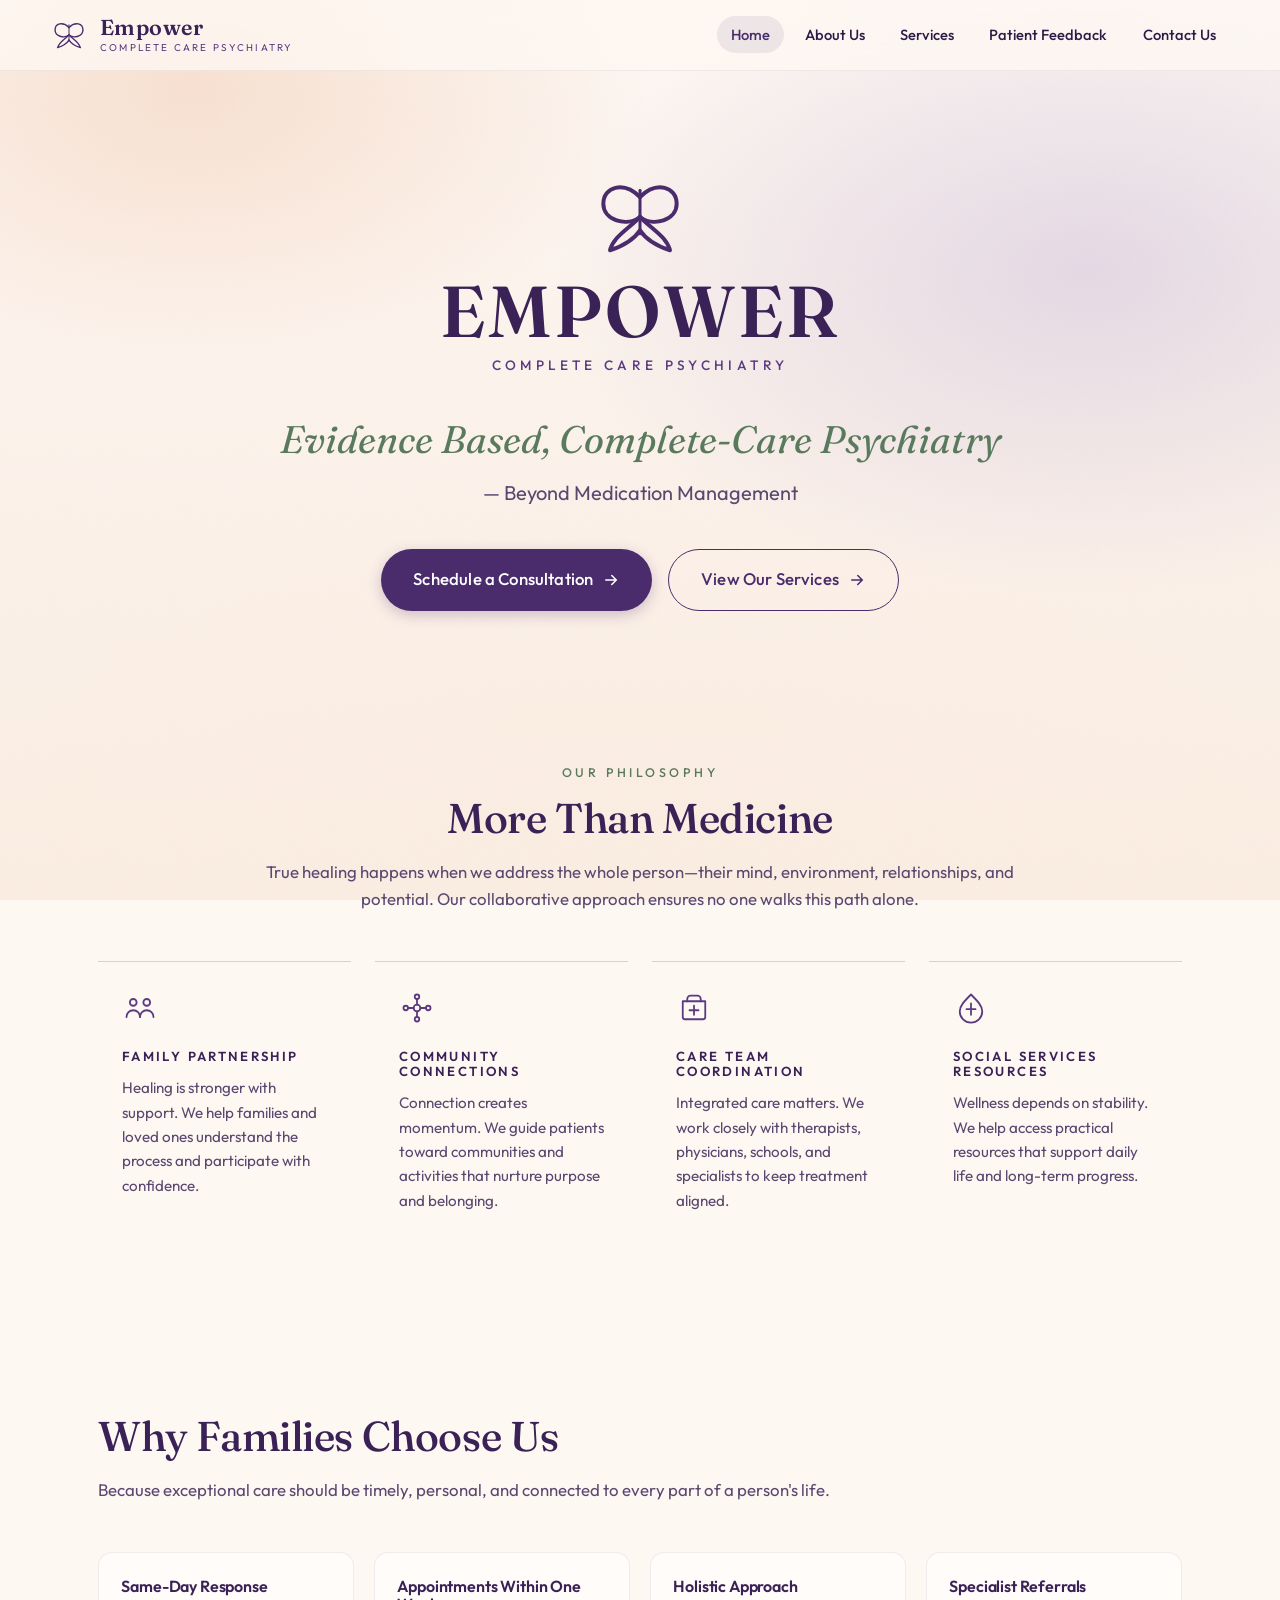
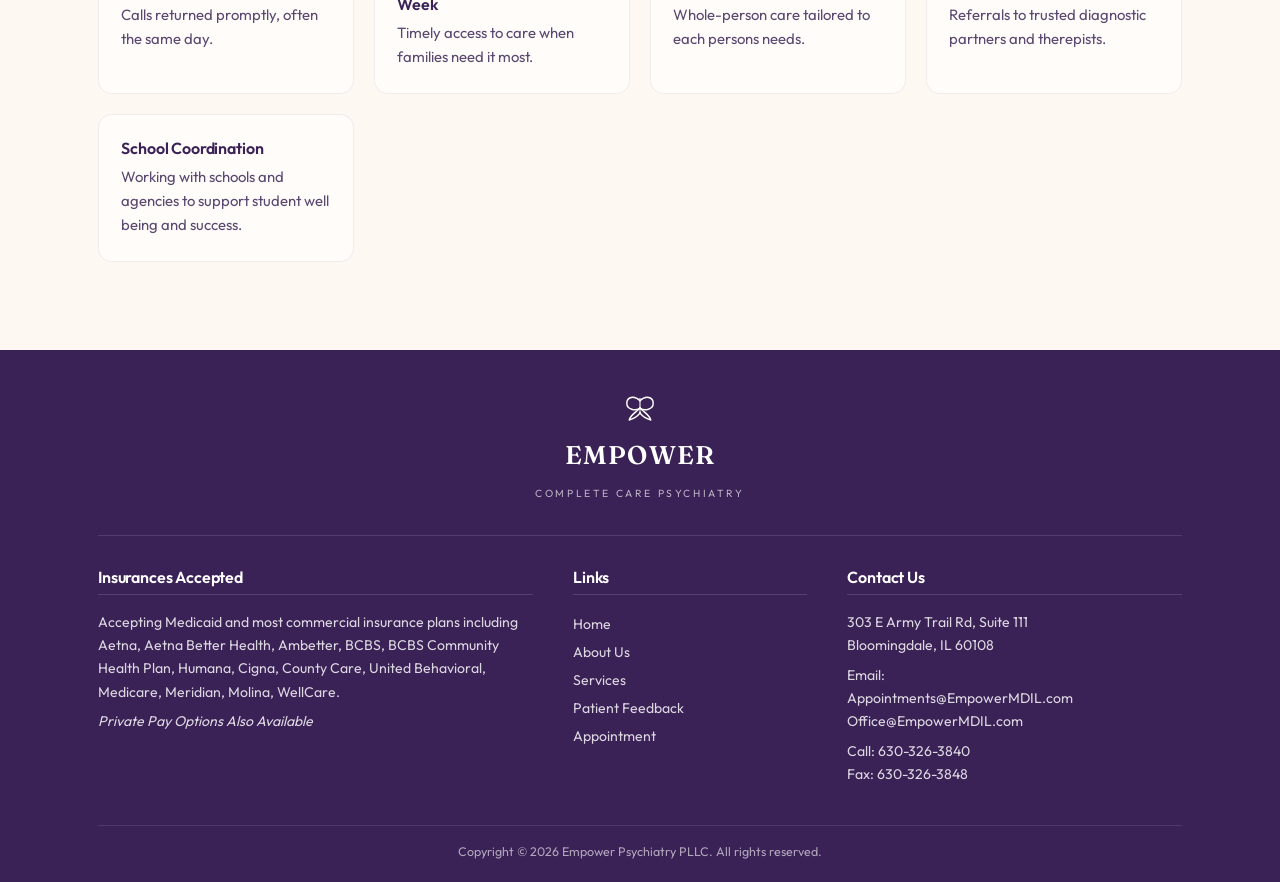
==== index.html @ c105d899 "initial site" ====
<!DOCTYPE html>
<html lang="en">
<head>
  <meta charset="UTF-8" />
  <meta name="viewport" content="width=device-width, initial-scale=1.0" />
  <title>Empower Complete Care Psychiatry — Bloomingdale, IL</title>
  <meta name="description" content="Evidence-based, complete-care psychiatry in Bloomingdale, IL. Beyond medication management. Same-day response, appointments within one week." />
  <link rel="icon" type="image/svg+xml" href="assets/images/favicon.svg" />
  <link rel="preconnect" href="https://fonts.googleapis.com" />
  <link rel="preconnect" href="https://fonts.gstatic.com" crossorigin />
  <link href="https://fonts.googleapis.com/css2?family=Fraunces:ital,wght@0,400;0,500;0,600;1,400&family=Outfit:wght@300;400;500;600&display=swap" rel="stylesheet" />
  <link rel="stylesheet" href="assets/css/styles.css" />
</head>
<body>
  <div class="page-bg" aria-hidden="true"></div>

  <!-- ===== NAV ===== -->
  <header class="site-nav">
    <div class="container nav-inner">
      <a href="index.html" class="nav-brand" aria-label="Empower Complete Care Psychiatry, home">
        <svg class="logo-mark" viewBox="0 0 60 60" xmlns="http://www.w3.org/2000/svg" aria-hidden="true">
          <g fill="none" stroke="#4A2C6D" stroke-width="2.2" stroke-linecap="round" stroke-linejoin="round">
            <path d="M30 18 C20 8, 8 12, 8 22 C8 32, 22 36, 30 30" />
            <path d="M30 18 C40 8, 52 12, 52 22 C52 32, 38 36, 30 30" />
            <path d="M30 30 C22 38, 14 42, 12 50 C18 48, 26 44, 30 38" />
            <path d="M30 30 C38 38, 46 42, 48 50 C42 48, 34 44, 30 38" />
            <line x1="30" y1="14" x2="30" y2="40" stroke-width="1.6" />
          </g>
        </svg>
        <span class="nav-brand-text">
          <span class="top">Empower</span>
          <span class="bottom">Complete Care Psychiatry</span>
        </span>
      </a>

      <button class="nav-toggle" aria-label="Toggle menu" aria-expanded="false">
        <svg viewBox="0 0 24 24" fill="none" stroke-width="2" stroke-linecap="round">
          <line x1="3" y1="7" x2="21" y2="7" />
          <line x1="3" y1="12" x2="21" y2="12" />
          <line x1="3" y1="17" x2="21" y2="17" />
        </svg>
      </button>

      <nav>
        <ul class="nav-links">
          <li><a href="index.html" class="active">Home</a></li>
          <li><a href="about.html">About Us</a></li>
          <li><a href="services.html">Services</a></li>
          <li><a href="feedback.html">Patient Feedback</a></li>
          <li><a href="contact.html">Contact Us</a></li>
        </ul>
      </nav>
    </div>
  </header>

  <main>
    <!-- ===== HERO ===== -->
    <section class="hero container">
      <div class="hero-logo">
        <svg class="mark" viewBox="0 0 60 60" xmlns="http://www.w3.org/2000/svg" aria-hidden="true">
          <g fill="none" stroke="#4A2C6D" stroke-width="2.4" stroke-linecap="round" stroke-linejoin="round">
            <path d="M30 18 C20 8, 8 12, 8 22 C8 32, 22 36, 30 30" />
            <path d="M30 18 C40 8, 52 12, 52 22 C52 32, 38 36, 30 30" />
            <path d="M30 30 C22 38, 14 42, 12 50 C18 48, 26 44, 30 38" />
            <path d="M30 30 C38 38, 46 42, 48 50 C42 48, 34 44, 30 38" />
            <line x1="30" y1="14" x2="30" y2="40" stroke-width="1.8" />
          </g>
        </svg>
        <div class="wordmark">EMPOWER</div>
        <div class="tagline-mark">Complete Care Psychiatry</div>
      </div>

      <p class="hero-headline">Evidence Based, Complete-Care Psychiatry</p>
      <p class="hero-sub">— Beyond Medication Management</p>

      <div class="hero-cta">
        <a href="contact.html" class="btn btn-lg">
          Schedule a Consultation
          <svg class="arrow" viewBox="0 0 24 24" fill="none" stroke="currentColor" stroke-width="2" stroke-linecap="round"><path d="M5 12h14M13 6l6 6-6 6"/></svg>
        </a>
        <a href="services.html" class="btn btn-outline btn-lg">
          View Our Services
          <svg class="arrow" viewBox="0 0 24 24" fill="none" stroke="currentColor" stroke-width="2" stroke-linecap="round"><path d="M5 12h14M13 6l6 6-6 6"/></svg>
        </a>
      </div>
    </section>

    <!-- ===== PHILOSOPHY / PILLARS ===== -->
    <section class="section">
      <div class="container">
        <div class="section-header reveal">
          <div class="section-eyebrow">Our Philosophy</div>
          <h2 class="section-title">More Than Medicine</h2>
          <p class="section-desc">True healing happens when we address the whole person—their mind, environment, relationships, and potential. Our collaborative approach ensures no one walks this path alone.</p>
        </div>

        <div class="pillars">
          <article class="pillar reveal">
            <svg class="pillar-icon" viewBox="0 0 32 32" fill="none" stroke="currentColor" stroke-width="1.6" stroke-linecap="round" stroke-linejoin="round" aria-hidden="true">
              <circle cx="10" cy="11" r="3"/><circle cx="22" cy="11" r="3"/>
              <path d="M4 24c0-3.3 2.7-6 6-6s6 2.7 6 6"/><path d="M16 24c0-3.3 2.7-6 6-6s6 2.7 6 6"/>
            </svg>
            <h3>Family Partnership</h3>
            <p>Healing is stronger with support. We help families and loved ones understand the process and participate with confidence.</p>
          </article>

          <article class="pillar reveal">
            <svg class="pillar-icon" viewBox="0 0 32 32" fill="none" stroke="currentColor" stroke-width="1.6" stroke-linecap="round" stroke-linejoin="round" aria-hidden="true">
              <circle cx="16" cy="16" r="3"/>
              <circle cx="16" cy="6" r="2"/><circle cx="16" cy="26" r="2"/>
              <circle cx="6" cy="16" r="2"/><circle cx="26" cy="16" r="2"/>
              <line x1="16" y1="8" x2="16" y2="13"/><line x1="16" y1="19" x2="16" y2="24"/>
              <line x1="8" y1="16" x2="13" y2="16"/><line x1="19" y1="16" x2="24" y2="16"/>
            </svg>
            <h3>Community Connections</h3>
            <p>Connection creates momentum. We guide patients toward communities and activities that nurture purpose and belonging.</p>
          </article>

          <article class="pillar reveal">
            <svg class="pillar-icon" viewBox="0 0 32 32" fill="none" stroke="currentColor" stroke-width="1.6" stroke-linecap="round" stroke-linejoin="round" aria-hidden="true">
              <path d="M6 10h20v14a2 2 0 0 1-2 2H8a2 2 0 0 1-2-2V10z"/>
              <path d="M10 10V8a3 3 0 0 1 3-3h6a3 3 0 0 1 3 3v2"/>
              <line x1="16" y1="14" x2="16" y2="22"/><line x1="12" y1="18" x2="20" y2="18"/>
            </svg>
            <h3>Care Team Coordination</h3>
            <p>Integrated care matters. We work closely with therapists, physicians, schools, and specialists to keep treatment aligned.</p>
          </article>

          <article class="pillar reveal">
            <svg class="pillar-icon" viewBox="0 0 32 32" fill="none" stroke="currentColor" stroke-width="1.6" stroke-linecap="round" stroke-linejoin="round" aria-hidden="true">
              <path d="M16 4 C 10 10, 6 14, 6 19 a 10 10 0 0 0 20 0 C 26 14, 22 10, 16 4z"/>
              <path d="M16 12v10"/><path d="M12 17h8"/>
            </svg>
            <h3>Social Services Resources</h3>
            <p>Wellness depends on stability. We help access practical resources that support daily life and long-term progress.</p>
          </article>
        </div>
      </div>
    </section>

    <!-- ===== WHY CHOOSE US ===== -->
    <section class="section">
      <div class="container">
        <div class="section-header reveal" style="text-align:left; max-width:none;">
          <h2 class="section-title" style="text-align:left;">Why Families Choose Us</h2>
          <p class="section-desc" style="text-align:left;">Because exceptional care should be timely, personal, and connected to every part of a person's life.</p>
        </div>

        <div class="why-grid">
          <div class="why-item reveal">
            <h4>Same-Day Response</h4>
            <p>Calls returned promptly, often the same day.</p>
          </div>
          <div class="why-item reveal">
            <h4>Appointments Within One Week</h4>
            <p>Timely access to care when families need it most.</p>
          </div>
          <div class="why-item reveal">
            <h4>Holistic Approach</h4>
            <p>Whole-person care tailored to each persons needs.</p>
          </div>
          <div class="why-item reveal">
            <h4>Specialist Referrals</h4>
            <p>Referrals to trusted diagnostic partners and therepists.</p>
          </div>
          <div class="why-item reveal">
            <h4>School Coordination</h4>
            <p>Working with schools and agencies to support student well being and success.</p>
          </div>
        </div>
      </div>
    </section>
  </main>

  <!-- ===== FOOTER ===== -->
  <footer class="site-footer">
    <div class="container">
      <div class="footer-brand">
        <svg class="mark" viewBox="0 0 60 60" xmlns="http://www.w3.org/2000/svg" aria-hidden="true">
          <g fill="none" stroke="#4A2C6D" stroke-width="2.4" stroke-linecap="round" stroke-linejoin="round">
            <path d="M30 18 C20 8, 8 12, 8 22 C8 32, 22 36, 30 30" />
            <path d="M30 18 C40 8, 52 12, 52 22 C52 32, 38 36, 30 30" />
            <path d="M30 30 C22 38, 14 42, 12 50 C18 48, 26 44, 30 38" />
            <path d="M30 30 C38 38, 46 42, 48 50 C42 48, 34 44, 30 38" />
            <line x1="30" y1="14" x2="30" y2="40" stroke-width="1.8" />
          </g>
        </svg>
        <div class="wordmark">EMPOWER</div>
        <div class="tagline-mark">Complete Care Psychiatry</div>
      </div>

      <div class="footer-cols">
        <div class="footer-col">
          <h4>Insurances Accepted</h4>
          <p>Accepting Medicaid and most commercial insurance plans including Aetna, Aetna Better Health, Ambetter, BCBS, BCBS Community Health Plan, Humana, Cigna, County Care, United Behavioral, Medicare, Meridian, Molina, WellCare.</p>
          <p><em>Private Pay Options Also Available</em></p>
        </div>
        <div class="footer-col">
          <h4>Links</h4>
          <ul>
            <li><a href="index.html">Home</a></li>
            <li><a href="about.html">About Us</a></li>
            <li><a href="services.html">Services</a></li>
            <li><a href="feedback.html">Patient Feedback</a></li>
            <li><a href="contact.html">Appointment</a></li>
          </ul>
        </div>
        <div class="footer-col">
          <h4>Contact Us</h4>
          <p>303 E Army Trail Rd, Suite 111<br>Bloomingdale, IL 60108</p>
          <p>
            Email:<br>
            <a href="mailto:Appointments@EmpowerMDIL.com">Appointments@EmpowerMDIL.com</a><br>
            <a href="mailto:Office@EmpowerMDIL.com">Office@EmpowerMDIL.com</a>
          </p>
          <p>
            Call: <a href="tel:6303263840">630-326-3840</a><br>
            Fax: 630-326-3848
          </p>
        </div>
      </div>

      <div class="footer-bottom">
        Copyright © <span data-year>2026</span> Empower Psychiatry PLLC. All rights reserved.
      </div>
    </div>
  </footer>

  <script src="assets/js/main.js"></script>
</body>
</html>
---- assets/css/styles.css ----
/* =========================================================================
   Empower Complete Care Psychiatry — Site Styles
   ========================================================================= */

/* ---------- Design Tokens ---------- */
:root {
  /* Brand colors */
  --color-purple-900: #2E1A47;
  --color-purple-800: #3A2156;
  --color-purple-700: #4A2C6D;
  --color-purple-600: #5C3A82;
  --color-purple-500: #7355A0;
  --color-purple-300: #B8A5D1;
  --color-purple-100: #EDE5F5;

  --color-cream-50:  #FEF8F3;
  --color-cream-100: #FBEEE2;
  --color-cream-200: #F5DBC4;
  --color-peach:     #F2C6A8;

  --color-sage:      #7A9A7E;
  --color-sage-dark: #5A7A5E;

  --color-ink:       #1F1530;
  --color-text:      #2E1A47;
  --color-text-soft: #5A4870;
  --color-muted:     #8A7B9B;

  /* Typography */
  --font-display: 'Fraunces', 'Playfair Display', Georgia, serif;
  --font-body:    'Outfit', 'Manrope', system-ui, sans-serif;

  /* Spacing */
  --container-max: 1180px;
  --space-page-x: clamp(1.25rem, 4vw, 3rem);

  /* Radius */
  --radius-sm: 8px;
  --radius-md: 14px;
  --radius-lg: 22px;
  --radius-pill: 999px;

  /* Shadows */
  --shadow-sm: 0 1px 2px rgba(46, 26, 71, 0.06), 0 2px 6px rgba(46, 26, 71, 0.04);
  --shadow-md: 0 4px 14px rgba(46, 26, 71, 0.08), 0 8px 28px rgba(46, 26, 71, 0.06);
  --shadow-lg: 0 12px 40px rgba(46, 26, 71, 0.12);

  /* Transitions */
  --ease: cubic-bezier(0.22, 0.61, 0.36, 1);
  --t-fast: 160ms;
  --t-med: 280ms;
  --t-slow: 500ms;
}

/* ---------- Reset & Base ---------- */
*, *::before, *::after { box-sizing: border-box; }

html { scroll-behavior: smooth; }

body {
  margin: 0;
  font-family: var(--font-body);
  font-size: 16px;
  line-height: 1.6;
  color: var(--color-text);
  background: var(--color-cream-50);
  -webkit-font-smoothing: antialiased;
  text-rendering: optimizeLegibility;
  min-height: 100vh;
  display: flex;
  flex-direction: column;
}

img { max-width: 100%; height: auto; display: block; }

a {
  color: var(--color-purple-700);
  text-decoration: none;
  transition: color var(--t-fast) var(--ease);
}
a:hover { color: var(--color-purple-500); }

h1, h2, h3, h4 {
  font-family: var(--font-display);
  font-weight: 500;
  letter-spacing: -0.01em;
  color: var(--color-purple-800);
  line-height: 1.15;
  margin: 0 0 0.6em;
}

h1 { font-size: clamp(2.2rem, 5vw, 3.6rem); }
h2 { font-size: clamp(1.7rem, 3.5vw, 2.5rem); }
h3 { font-size: clamp(1.15rem, 2vw, 1.35rem); }

p { margin: 0 0 1em; }

.container {
  width: 100%;
  max-width: var(--container-max);
  margin: 0 auto;
  padding-left: var(--space-page-x);
  padding-right: var(--space-page-x);
}

/* ---------- Atmospheric Background ---------- */
.page-bg {
  position: fixed;
  inset: 0;
  z-index: -1;
  background:
    radial-gradient(ellipse 60% 50% at 15% 10%, rgba(242, 198, 168, 0.45), transparent 60%),
    radial-gradient(ellipse 70% 60% at 85% 30%, rgba(184, 165, 209, 0.35), transparent 60%),
    radial-gradient(ellipse 80% 60% at 50% 100%, rgba(251, 238, 226, 0.8), transparent 70%),
    linear-gradient(180deg, var(--color-cream-50) 0%, var(--color-cream-100) 100%);
}

.page-bg::after {
  content: '';
  position: absolute;
  inset: 0;
  background-image: url("data:image/svg+xml;utf8,<svg xmlns='http://www.w3.org/2000/svg' width='120' height='120'><filter id='n'><feTurbulence type='fractalNoise' baseFrequency='0.85' numOctaves='2'/><feColorMatrix values='0 0 0 0 0.2  0 0 0 0 0.1  0 0 0 0 0.3  0 0 0 0.04 0'/></filter><rect width='120' height='120' filter='url(%23n)'/></svg>");
  opacity: 0.6;
  pointer-events: none;
}

/* ---------- Navigation ---------- */
.site-nav {
  position: sticky;
  top: 0;
  z-index: 100;
  backdrop-filter: blur(14px);
  -webkit-backdrop-filter: blur(14px);
  background: rgba(254, 248, 243, 0.78);
  border-bottom: 1px solid rgba(74, 44, 109, 0.08);
  transition: box-shadow var(--t-med) var(--ease), background var(--t-med) var(--ease);
}
.site-nav.scrolled {
  box-shadow: var(--shadow-sm);
  background: rgba(254, 248, 243, 0.92);
}

.nav-inner {
  display: flex;
  align-items: center;
  justify-content: space-between;
  gap: 1.5rem;
  padding: 1rem 0;
}

.nav-brand {
  display: flex;
  align-items: center;
  gap: 0.75rem;
  text-decoration: none;
}

.nav-brand .logo-mark {
  width: 38px;
  height: 38px;
  flex-shrink: 0;
  transition: transform var(--t-med) var(--ease);
}
.nav-brand:hover .logo-mark { transform: rotate(-6deg) scale(1.05); }

.nav-brand-text {
  display: flex;
  flex-direction: column;
  line-height: 1;
}
.nav-brand-text .top {
  font-family: var(--font-display);
  font-weight: 600;
  font-size: 1.35rem;
  color: var(--color-purple-800);
  letter-spacing: 0.02em;
}
.nav-brand-text .bottom {
  font-size: 0.62rem;
  letter-spacing: 0.22em;
  text-transform: uppercase;
  color: var(--color-purple-600);
  margin-top: 4px;
}

.nav-links {
  display: flex;
  gap: 0.4rem;
  list-style: none;
  margin: 0;
  padding: 0;
  align-items: center;
}

.nav-links a {
  position: relative;
  padding: 0.55rem 0.9rem;
  font-size: 0.92rem;
  font-weight: 500;
  color: var(--color-text);
  border-radius: var(--radius-pill);
  transition: color var(--t-fast) var(--ease), background var(--t-fast) var(--ease);
}
.nav-links a:hover { color: var(--color-purple-700); background: rgba(74, 44, 109, 0.06); }
.nav-links a.active { color: var(--color-purple-700); background: rgba(74, 44, 109, 0.09); }

/* Mobile nav toggle */
.nav-toggle {
  display: none;
  background: transparent;
  border: 0;
  cursor: pointer;
  padding: 0.5rem;
  border-radius: 8px;
}
.nav-toggle svg { width: 26px; height: 26px; stroke: var(--color-purple-700); }

@media (max-width: 860px) {
  .nav-toggle { display: block; }
  .nav-links {
    position: absolute;
    top: 100%;
    left: 0;
    right: 0;
    flex-direction: column;
    background: rgba(254, 248, 243, 0.98);
    backdrop-filter: blur(14px);
    border-bottom: 1px solid rgba(74, 44, 109, 0.1);
    padding: 1rem var(--space-page-x);
    gap: 0.2rem;
    align-items: stretch;
    transform: translateY(-10px);
    opacity: 0;
    pointer-events: none;
    transition: transform var(--t-med) var(--ease), opacity var(--t-med) var(--ease);
  }
  .nav-links.open {
    transform: translateY(0);
    opacity: 1;
    pointer-events: auto;
  }
  .nav-links a { padding: 0.7rem 1rem; }
}

/* ---------- Buttons ---------- */
.btn {
  --btn-bg: var(--color-purple-700);
  --btn-fg: #fff;
  display: inline-flex;
  align-items: center;
  gap: 0.55rem;
  padding: 0.85rem 1.6rem;
  background: var(--btn-bg);
  color: var(--btn-fg);
  font-family: var(--font-body);
  font-weight: 500;
  font-size: 0.98rem;
  letter-spacing: 0.01em;
  border: 0;
  border-radius: var(--radius-pill);
  cursor: pointer;
  text-decoration: none;
  box-shadow: 0 4px 14px rgba(74, 44, 109, 0.25);
  transition:
    transform var(--t-med) var(--ease),
    box-shadow var(--t-med) var(--ease),
    background var(--t-med) var(--ease),
    filter var(--t-med) var(--ease);
  position: relative;
  overflow: hidden;
}

.btn::before {
  content: '';
  position: absolute;
  inset: 0;
  background: linear-gradient(120deg, transparent 30%, rgba(255, 255, 255, 0.25) 50%, transparent 70%);
  transform: translateX(-100%);
  transition: transform var(--t-slow) var(--ease);
}

.btn:hover {
  transform: translateY(-2px);
  box-shadow: 0 8px 22px rgba(74, 44, 109, 0.35);
  filter: hue-rotate(-10deg) saturate(1.1);
  color: #fff;
}
.btn:hover::before { transform: translateX(100%); }
.btn:active { transform: translateY(0); }

.btn .arrow {
  width: 18px;
  height: 18px;
  transition: transform var(--t-med) var(--ease);
}
.btn:hover .arrow { transform: translateX(4px); }

.btn-outline {
  --btn-bg: transparent;
  --btn-fg: var(--color-purple-700);
  border: 1.5px solid var(--color-purple-700);
  box-shadow: none;
}
.btn-outline:hover {
  --btn-bg: var(--color-purple-700);
  --btn-fg: #fff;
  color: #fff;
}

.btn-lg {
  padding: 1.05rem 2rem;
  font-size: 1.05rem;
}

/* ---------- Hero (Home) ---------- */
.hero {
  padding: clamp(3rem, 8vw, 6rem) 0 clamp(2.5rem, 6vw, 4rem);
  text-align: center;
  position: relative;
}

.hero-logo {
  display: flex;
  flex-direction: column;
  align-items: center;
  gap: 0.5rem;
  margin-bottom: 2rem;
  animation: floatIn 800ms var(--ease) both;
}
.hero-logo .mark { width: clamp(70px, 10vw, 100px); height: auto; }
.hero-logo .wordmark {
  font-family: var(--font-display);
  font-size: clamp(2.5rem, 6vw, 4.5rem);
  font-weight: 600;
  letter-spacing: 0.04em;
  color: var(--color-purple-800);
  line-height: 1;
}
.hero-logo .tagline-mark {
  font-size: clamp(0.7rem, 1.2vw, 0.85rem);
  letter-spacing: 0.32em;
  text-transform: uppercase;
  color: var(--color-purple-600);
  font-weight: 500;
}

.hero-headline {
  font-family: var(--font-display);
  font-size: clamp(1.5rem, 3.5vw, 2.4rem);
  font-style: italic;
  color: var(--color-sage-dark);
  font-weight: 400;
  margin: 0 auto 0.4rem;
  max-width: 800px;
  animation: floatIn 800ms 150ms var(--ease) both;
}

.hero-sub {
  font-size: clamp(1rem, 1.6vw, 1.25rem);
  color: var(--color-text-soft);
  margin: 0 auto 2.5rem;
  animation: floatIn 800ms 300ms var(--ease) both;
}

.hero-cta {
  display: flex;
  gap: 1rem;
  justify-content: center;
  flex-wrap: wrap;
  animation: floatIn 800ms 450ms var(--ease) both;
}

@keyframes floatIn {
  from { opacity: 0; transform: translateY(14px); }
  to { opacity: 1; transform: translateY(0); }
}

/* ---------- Section primitives ---------- */
.section {
  padding: clamp(3rem, 7vw, 5.5rem) 0;
}

.section-header {
  text-align: center;
  max-width: 760px;
  margin: 0 auto 3rem;
}
.section-eyebrow {
  font-size: 0.78rem;
  letter-spacing: 0.28em;
  text-transform: uppercase;
  color: var(--color-sage-dark);
  font-weight: 500;
  margin-bottom: 0.75rem;
}
.section-title {
  font-size: clamp(1.8rem, 3.5vw, 2.6rem);
  margin-bottom: 1rem;
}
.section-desc {
  color: var(--color-text-soft);
  font-size: 1.05rem;
}

/* ---------- Pillars (Home) ---------- */
.pillars {
  display: grid;
  grid-template-columns: repeat(auto-fit, minmax(220px, 1fr));
  gap: 1.5rem;
  margin-top: 2.5rem;
}

.pillar {
  padding: 1.75rem 1.5rem 1.5rem;
  border-top: 1.5px solid rgba(74, 44, 109, 0.2);
  transition: border-color var(--t-med) var(--ease), transform var(--t-med) var(--ease);
}
.pillar:hover {
  border-top-color: var(--color-purple-700);
  transform: translateY(-3px);
}
.pillar-icon {
  width: 36px;
  height: 36px;
  margin-bottom: 1rem;
  color: var(--color-purple-600);
}
.pillar h3 {
  font-family: var(--font-body);
  font-size: 0.82rem;
  letter-spacing: 0.18em;
  text-transform: uppercase;
  color: var(--color-purple-800);
  font-weight: 600;
  margin-bottom: 0.75rem;
}
.pillar p {
  color: var(--color-text-soft);
  font-size: 0.95rem;
  margin: 0;
}

/* ---------- Why Choose Us ---------- */
.why-grid {
  display: grid;
  grid-template-columns: repeat(auto-fit, minmax(240px, 1fr));
  gap: 1.25rem;
  margin-top: 2.5rem;
}

.why-item {
  background: rgba(255, 255, 255, 0.55);
  border: 1px solid rgba(74, 44, 109, 0.08);
  border-radius: var(--radius-md);
  padding: 1.5rem 1.4rem;
  transition: transform var(--t-med) var(--ease), box-shadow var(--t-med) var(--ease), background var(--t-med) var(--ease);
}
.why-item:hover {
  transform: translateY(-4px);
  box-shadow: var(--shadow-md);
  background: rgba(255, 255, 255, 0.85);
}
.why-item h4 {
  font-family: var(--font-body);
  font-weight: 600;
  font-size: 1rem;
  color: var(--color-purple-800);
  margin-bottom: 0.5rem;
}
.why-item p {
  color: var(--color-text-soft);
  font-size: 0.93rem;
  margin: 0;
}

/* ---------- About Page ---------- */
.about-grid {
  display: grid;
  grid-template-columns: minmax(260px, 380px) 1fr;
  gap: clamp(2rem, 5vw, 4rem);
  align-items: center;
}
@media (max-width: 760px) {
  .about-grid { grid-template-columns: 1fr; }
}

.doctor-photo {
  width: 100%;
  aspect-ratio: 1 / 1;
  border-radius: 50%;
  overflow: hidden;
  background: var(--color-cream-200);
  box-shadow: var(--shadow-lg);
  position: relative;
  transition: transform var(--t-slow) var(--ease);
}
.doctor-photo:hover { transform: scale(1.02); }
.doctor-photo img { width: 100%; height: 100%; object-fit: cover; }

.about-text h1 {
  display: flex;
  align-items: center;
  gap: 0.75rem;
}
.about-text h1 .butterfly {
  width: 36px;
  height: 36px;
  flex-shrink: 0;
}
.about-text p {
  color: var(--color-text-soft);
  font-size: 1.05rem;
  line-height: 1.7;
}

/* ---------- Services Page ---------- */
.services-intro {
  display: flex;
  align-items: flex-start;
  gap: 1rem;
  margin-bottom: 3rem;
}
.services-intro .butterfly-icon {
  width: 38px;
  height: 38px;
  flex-shrink: 0;
  margin-top: 0.5rem;
}
.services-intro h1 { margin-bottom: 0.5rem; }
.services-intro p {
  color: var(--color-text-soft);
  font-size: 1.05rem;
  max-width: 820px;
}

.service-cards {
  display: grid;
  grid-template-columns: repeat(auto-fit, minmax(280px, 1fr));
  gap: 1.5rem;
  margin-bottom: 4rem;
}

.service-card {
  background: rgba(255, 255, 255, 0.7);
  border: 1px solid rgba(74, 44, 109, 0.1);
  border-radius: var(--radius-md);
  padding: 1.75rem;
  transition: transform var(--t-med) var(--ease), box-shadow var(--t-med) var(--ease), border-color var(--t-med) var(--ease);
}
.service-card:hover {
  transform: translateY(-4px);
  box-shadow: var(--shadow-md);
  border-color: rgba(74, 44, 109, 0.25);
}
.service-card h3 {
  font-family: var(--font-display);
  font-size: 1.4rem;
  margin-bottom: 0.75rem;
}
.service-card p {
  color: var(--color-text-soft);
  font-size: 0.97rem;
  line-height: 1.65;
  margin-bottom: 1.25rem;
}

.tag-list {
  display: flex;
  flex-wrap: wrap;
  gap: 0.5rem;
}
.tag {
  display: inline-block;
  padding: 0.4rem 0.85rem;
  background: var(--color-cream-100);
  border: 1px solid rgba(74, 44, 109, 0.12);
  border-radius: var(--radius-pill);
  font-size: 0.78rem;
  color: var(--color-purple-700);
  font-weight: 500;
  transition: background var(--t-fast) var(--ease), transform var(--t-fast) var(--ease);
}
.tag:hover {
  background: var(--color-purple-100);
  transform: translateY(-1px);
}

.conditions-block {
  display: grid;
  grid-template-columns: 1fr 1fr;
  gap: clamp(2rem, 4vw, 3.5rem);
  align-items: center;
  background: rgba(255, 255, 255, 0.4);
  border-radius: var(--radius-lg);
  padding: clamp(1.5rem, 4vw, 3rem);
  border: 1px solid rgba(74, 44, 109, 0.08);
}
@media (max-width: 760px) {
  .conditions-block { grid-template-columns: 1fr; }
}

.conditions-list {
  list-style: none;
  padding: 0;
  margin: 0;
  columns: 1;
  column-gap: 2rem;
}
.conditions-list li {
  position: relative;
  padding: 0.5rem 0 0.5rem 1.5rem;
  color: var(--color-text);
  font-size: 0.97rem;
  break-inside: avoid;
  transition: padding-left var(--t-fast) var(--ease), color var(--t-fast) var(--ease);
}
.conditions-list li::before {
  content: '';
  position: absolute;
  left: 0;
  top: 1rem;
  width: 6px;
  height: 6px;
  border-radius: 50%;
  background: var(--color-purple-600);
  transition: width var(--t-fast) var(--ease), background var(--t-fast) var(--ease);
}
.conditions-list li:hover {
  padding-left: 1.75rem;
  color: var(--color-purple-700);
}
.conditions-list li:hover::before {
  width: 14px;
  border-radius: 4px;
  background: var(--color-purple-700);
}

.conditions-visual {
  aspect-ratio: 4 / 3;
  border-radius: var(--radius-md);
  background: linear-gradient(135deg, var(--color-purple-100), var(--color-cream-200));
  position: relative;
  overflow: hidden;
  box-shadow: var(--shadow-md);
}
.conditions-visual svg {
  position: absolute;
  inset: 0;
  width: 100%;
  height: 100%;
}

/* ---------- Patient Feedback Page ---------- */
.feedback-hero {
  display: grid;
  grid-template-columns: 1fr 1.3fr;
  gap: clamp(2rem, 5vw, 4rem);
  align-items: center;
  margin-bottom: 3.5rem;
}
@media (max-width: 760px) {
  .feedback-hero { grid-template-columns: 1fr; }
}

.feedback-hero-image {
  aspect-ratio: 4 / 3;
  border-radius: var(--radius-lg);
  background: linear-gradient(135deg, var(--color-peach), var(--color-purple-300));
  box-shadow: var(--shadow-lg);
  position: relative;
  overflow: hidden;
}
.feedback-hero-image::after {
  content: '';
  position: absolute;
  inset: 0;
  background:
    radial-gradient(circle at 30% 40%, rgba(255,255,255,0.4), transparent 50%),
    radial-gradient(circle at 70% 70%, rgba(74,44,109,0.2), transparent 50%);
}

.feedback-title {
  display: flex;
  align-items: center;
  gap: 0.75rem;
  margin-bottom: 2rem;
}
.feedback-title .butterfly { width: 36px; height: 36px; flex-shrink: 0; }
.feedback-title h1 { margin: 0; }

.testimonials {
  display: grid;
  gap: 1.5rem;
}

.testimonial {
  background: rgba(255, 255, 255, 0.65);
  border-left: 3px solid var(--color-purple-600);
  border-radius: var(--radius-md);
  padding: 1.5rem 1.75rem;
  transition: transform var(--t-med) var(--ease), box-shadow var(--t-med) var(--ease), border-left-color var(--t-med) var(--ease);
}
.testimonial:hover {
  transform: translateX(4px);
  box-shadow: var(--shadow-md);
  border-left-color: var(--color-sage);
}
.testimonial h3 {
  font-family: var(--font-body);
  font-size: 1.02rem;
  font-weight: 600;
  color: var(--color-purple-800);
  margin-bottom: 0.6rem;
}
.testimonial p {
  color: var(--color-text);
  font-size: 0.96rem;
  line-height: 1.6;
  margin-bottom: 1rem;
  font-style: italic;
}
.testimonial-meta {
  display: flex;
  justify-content: space-between;
  align-items: center;
  font-size: 0.85rem;
  color: var(--color-muted);
}
.testimonial-meta .read-more {
  color: var(--color-purple-600);
  font-weight: 500;
  display: inline-flex;
  align-items: center;
  gap: 0.3rem;
  cursor: pointer;
  background: none;
  border: 0;
  padding: 0;
  font-family: inherit;
  font-size: inherit;
}
.testimonial-meta .read-more:hover { color: var(--color-purple-800); }

/* ---------- Contact Page ---------- */
.contact-grid {
  display: grid;
  grid-template-columns: 1fr 1fr;
  gap: clamp(2rem, 5vw, 4rem);
  align-items: stretch;
}
@media (max-width: 860px) {
  .contact-grid { grid-template-columns: 1fr; }
}

.contact-info h1 {
  display: flex;
  align-items: center;
  gap: 0.75rem;
  margin-bottom: 2rem;
}
.contact-info h1 .butterfly { width: 36px; height: 36px; flex-shrink: 0; }

.contact-block {
  margin-bottom: 1.75rem;
}
.contact-block .label {
  font-family: var(--font-body);
  font-weight: 600;
  font-size: 0.95rem;
  color: var(--color-purple-800);
  margin-bottom: 0.4rem;
}
.contact-block .value {
  color: var(--color-text);
  font-size: 1rem;
  line-height: 1.6;
}
.contact-block .value a { color: var(--color-text); }
.contact-block .value a:hover { color: var(--color-purple-600); }

.contact-block ul {
  list-style: none;
  padding: 0;
  margin: 0.4rem 0 0;
}
.contact-block ul li {
  padding: 0.15rem 0;
  color: var(--color-text);
}

.book-now-btn {
  margin: 1rem 0 2rem;
}

.contact-visual {
  border-radius: var(--radius-lg);
  overflow: hidden;
  background: linear-gradient(135deg, var(--color-purple-100), var(--color-cream-200));
  min-height: 400px;
  box-shadow: var(--shadow-lg);
  position: relative;
  display: flex;
  align-items: center;
  justify-content: center;
}
.contact-visual svg { width: 100%; height: 100%; }

/* ---------- Footer ---------- */
.site-footer {
  background: var(--color-purple-800);
  color: rgba(255, 255, 255, 0.85);
  margin-top: auto;
  padding: 2.5rem 0 1.25rem;
  font-size: 0.9rem;
}

.footer-brand {
  display: flex;
  flex-direction: column;
  align-items: center;
  gap: 0.6rem;
  margin-bottom: 2rem;
  padding-bottom: 2rem;
  border-bottom: 1px solid rgba(255, 255, 255, 0.12);
}
.footer-brand .mark { width: 36px; height: 36px; filter: brightness(0) invert(1); }
.footer-brand .wordmark {
  font-family: var(--font-display);
  font-size: 1.6rem;
  color: #fff;
  letter-spacing: 0.04em;
  font-weight: 600;
}
.footer-brand .tagline-mark {
  font-size: 0.65rem;
  letter-spacing: 0.25em;
  text-transform: uppercase;
  color: rgba(255, 255, 255, 0.65);
}

.footer-cols {
  display: grid;
  grid-template-columns: 1.3fr 0.7fr 1fr;
  gap: 2.5rem;
  margin-bottom: 2rem;
}
@media (max-width: 760px) {
  .footer-cols { grid-template-columns: 1fr; gap: 1.75rem; }
}

.footer-col h4 {
  font-family: var(--font-body);
  font-size: 1rem;
  font-weight: 600;
  color: #fff;
  margin-bottom: 1rem;
  padding-bottom: 0.5rem;
  border-bottom: 1px solid rgba(255, 255, 255, 0.15);
}

.footer-col p, .footer-col ul, .footer-col li, .footer-col a {
  font-size: 0.88rem;
  color: rgba(255, 255, 255, 0.82);
  line-height: 1.65;
  margin: 0 0 0.4rem;
}

.footer-col ul {
  list-style: none;
  padding: 0;
}
.footer-col ul li { margin: 0; padding: 0.15rem 0; }

.footer-col a {
  color: rgba(255, 255, 255, 0.82);
  transition: color var(--t-fast) var(--ease);
}
.footer-col a:hover { color: #fff; text-decoration: underline; }

.footer-bottom {
  text-align: center;
  font-size: 0.78rem;
  color: rgba(255, 255, 255, 0.6);
  padding-top: 1rem;
  border-top: 1px solid rgba(255, 255, 255, 0.1);
}

/* ---------- Reveal on Scroll ---------- */
.reveal {
  opacity: 0;
  transform: translateY(20px);
  transition: opacity 700ms var(--ease), transform 700ms var(--ease);
}
.reveal.in-view {
  opacity: 1;
  transform: translateY(0);
}

/* ---------- Accessibility ---------- */
@media (prefers-reduced-motion: reduce) {
  *, *::before, *::after {
    animation-duration: 0.01ms !important;
    transition-duration: 0.01ms !important;
    scroll-behavior: auto !important;
  }
  .reveal { opacity: 1; transform: none; }
}

:focus-visible {
  outline: 2px solid var(--color-purple-600);
  outline-offset: 3px;
  border-radius: 4px;
}
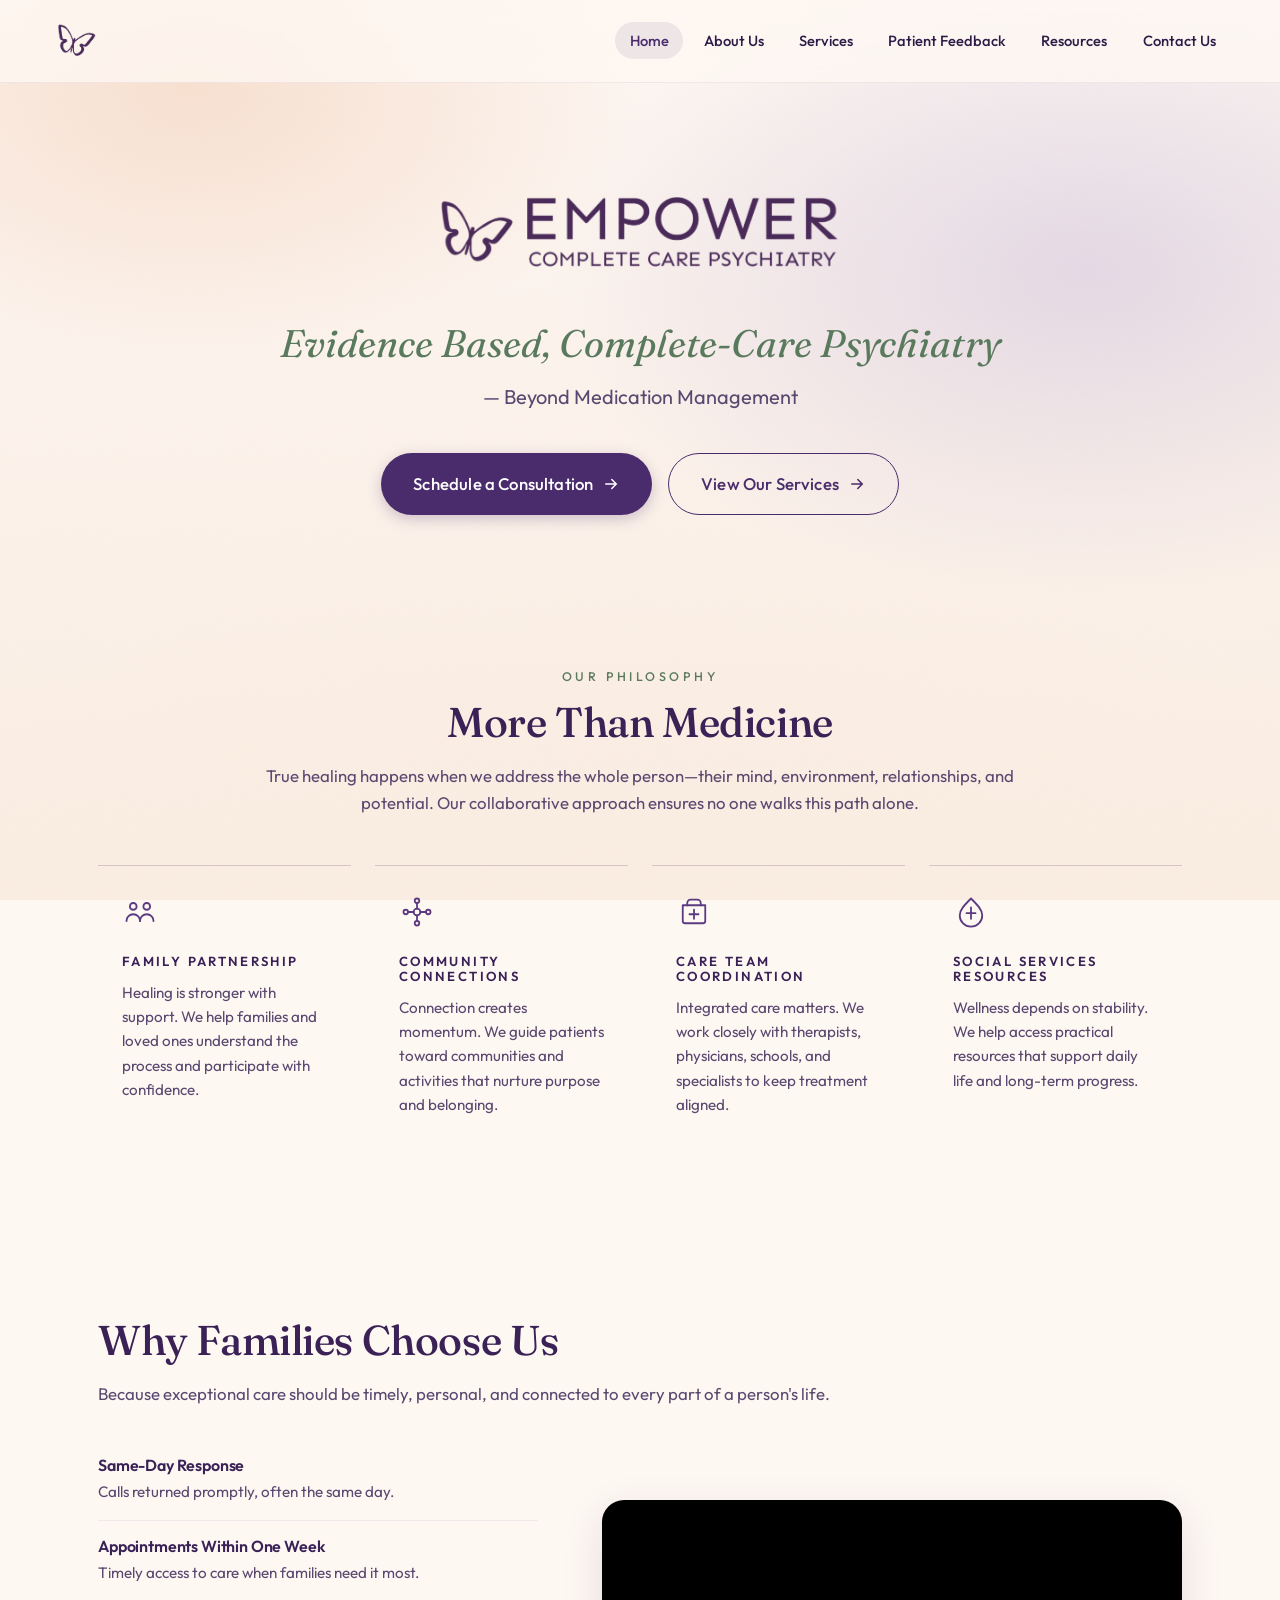
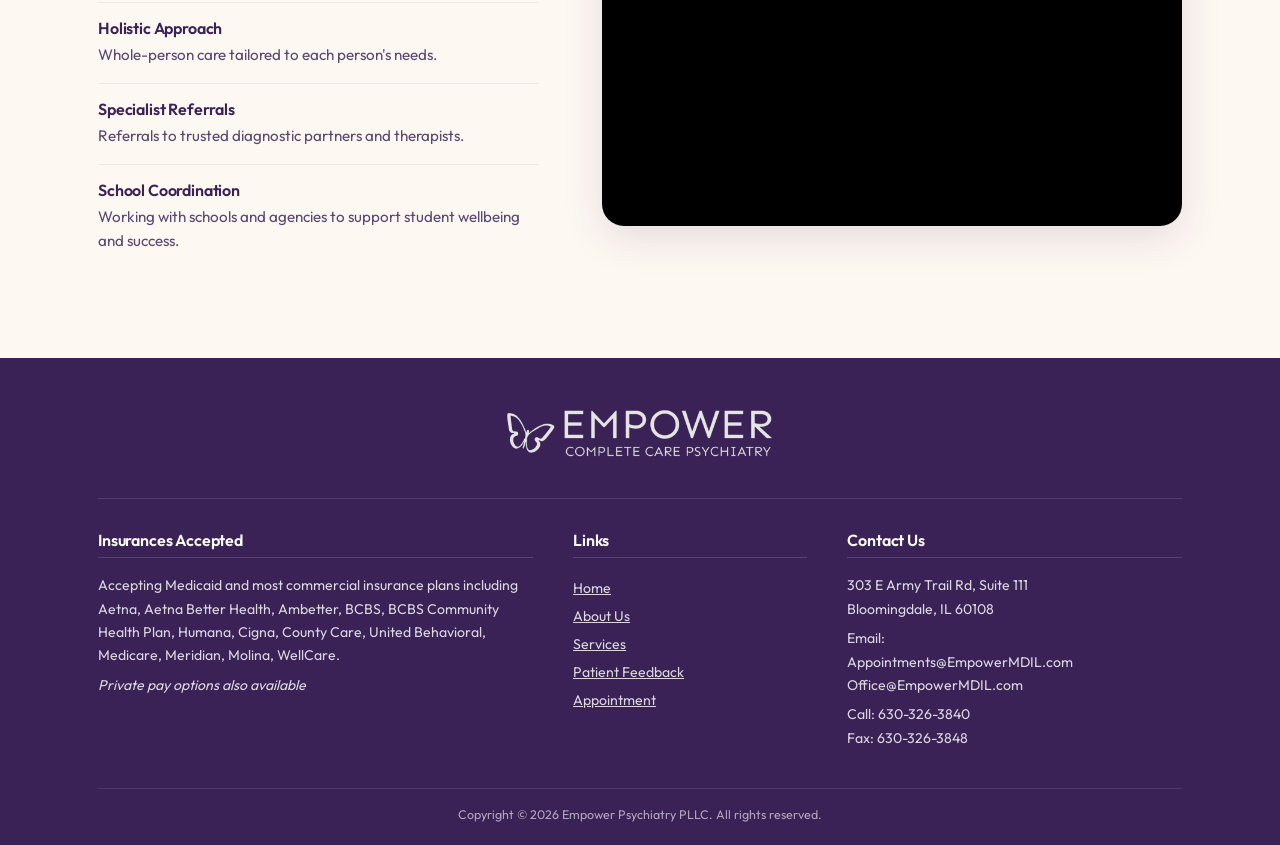
==== commit 8e7c6ee6: "cleaned formatting" ====
--- a/index.html
+++ b/index.html
@@ -14,23 +14,15 @@
 <body>
   <div class="page-bg" aria-hidden="true"></div>
 
-  <!-- ===== NAV ===== -->
   <header class="site-nav">
     <div class="container nav-inner">
+
       <a href="index.html" class="nav-brand" aria-label="Empower Complete Care Psychiatry, home">
-        <svg class="logo-mark" viewBox="0 0 60 60" xmlns="http://www.w3.org/2000/svg" aria-hidden="true">
-          <g fill="none" stroke="#4A2C6D" stroke-width="2.2" stroke-linecap="round" stroke-linejoin="round">
-            <path d="M30 18 C20 8, 8 12, 8 22 C8 32, 22 36, 30 30" />
-            <path d="M30 18 C40 8, 52 12, 52 22 C52 32, 38 36, 30 30" />
-            <path d="M30 30 C22 38, 14 42, 12 50 C18 48, 26 44, 30 38" />
-            <path d="M30 30 C38 38, 46 42, 48 50 C42 48, 34 44, 30 38" />
-            <line x1="30" y1="14" x2="30" y2="40" stroke-width="1.6" />
-          </g>
-        </svg>
-        <span class="nav-brand-text">
-          <span class="top">Empower</span>
-          <span class="bottom">Complete Care Psychiatry</span>
-        </span>
+
+        <img src="assets/images/logo.png"
+            alt="Empower Complete Care Psychiatry Logo"
+            class="logo-mark">
+
       </a>
 
       <button class="nav-toggle" aria-label="Toggle menu" aria-expanded="false">
@@ -47,6 +39,7 @@
           <li><a href="about.html">About Us</a></li>
           <li><a href="services.html">Services</a></li>
           <li><a href="feedback.html">Patient Feedback</a></li>
+          <li><a href="resources.html">Resources</a></li>
           <li><a href="contact.html">Contact Us</a></li>
         </ul>
       </nav>
@@ -56,18 +49,11 @@
   <main>
     <!-- ===== HERO ===== -->
     <section class="hero container">
+
       <div class="hero-logo">
-        <svg class="mark" viewBox="0 0 60 60" xmlns="http://www.w3.org/2000/svg" aria-hidden="true">
-          <g fill="none" stroke="#4A2C6D" stroke-width="2.4" stroke-linecap="round" stroke-linejoin="round">
-            <path d="M30 18 C20 8, 8 12, 8 22 C8 32, 22 36, 30 30" />
-            <path d="M30 18 C40 8, 52 12, 52 22 C52 32, 38 36, 30 30" />
-            <path d="M30 30 C22 38, 14 42, 12 50 C18 48, 26 44, 30 38" />
-            <path d="M30 30 C38 38, 46 42, 48 50 C42 48, 34 44, 30 38" />
-            <line x1="30" y1="14" x2="30" y2="40" stroke-width="1.8" />
-          </g>
-        </svg>
-        <div class="wordmark">EMPOWER</div>
-        <div class="tagline-mark">Complete Care Psychiatry</div>
+        <img src="assets/images/full_logo.png"
+            alt="Empower Complete Care Psychiatry Logo"
+            class="hero-logo-image">
       </div>
 
       <p class="hero-headline">Evidence Based, Complete-Care Psychiatry</p>
@@ -140,64 +126,84 @@
 
     <!-- ===== WHY CHOOSE US ===== -->
     <section class="section">
-      <div class="container">
+    <div class="container">
+
         <div class="section-header reveal" style="text-align:left; max-width:none;">
-          <h2 class="section-title" style="text-align:left;">Why Families Choose Us</h2>
-          <p class="section-desc" style="text-align:left;">Because exceptional care should be timely, personal, and connected to every part of a person's life.</p>
-        </div>
-
-        <div class="why-grid">
-          <div class="why-item reveal">
+        <h2 class="section-title" style="text-align:left;">
+            Why Families Choose Us
+        </h2>
+
+        <p class="section-desc" style="text-align:left;">
+            Because exceptional care should be timely, personal, and connected to every part of a person's life.
+        </p>
+        </div>
+
+        <div class="why-layout">
+
+        <!-- Left Content -->
+        <div class="why-content reveal">
+
+            <div class="why-simple-item">
             <h4>Same-Day Response</h4>
             <p>Calls returned promptly, often the same day.</p>
-          </div>
-          <div class="why-item reveal">
+            </div>
+
+            <div class="why-simple-item">
             <h4>Appointments Within One Week</h4>
             <p>Timely access to care when families need it most.</p>
-          </div>
-          <div class="why-item reveal">
+            </div>
+
+            <div class="why-simple-item">
             <h4>Holistic Approach</h4>
-            <p>Whole-person care tailored to each persons needs.</p>
-          </div>
-          <div class="why-item reveal">
+            <p>Whole-person care tailored to each person's needs.</p>
+            </div>
+
+            <div class="why-simple-item">
             <h4>Specialist Referrals</h4>
-            <p>Referrals to trusted diagnostic partners and therepists.</p>
-          </div>
-          <div class="why-item reveal">
+            <p>Referrals to trusted diagnostic partners and therapists.</p>
+            </div>
+
+            <div class="why-simple-item">
             <h4>School Coordination</h4>
-            <p>Working with schools and agencies to support student well being and success.</p>
-          </div>
-        </div>
-      </div>
+            <p>Working with schools and agencies to support student wellbeing and success.</p>
+            </div>
+
+        </div>
+
+        <!-- Right Video -->
+        <div class="why-video reveal">
+            <iframe
+                src="https://www.youtube.com/embed/trVto0Mnadc?rel=0"
+                title="Empower Psychiatry Introduction Video"
+                loading="lazy"
+                referrerpolicy="strict-origin-when-cross-origin"
+                allow="accelerometer; autoplay; clipboard-write; encrypted-media; gyroscope; picture-in-picture; web-share"
+                allowfullscreen>
+            </iframe>
+        </div>
+
+        </div>
+    </div>
     </section>
+
   </main>
 
   <!-- ===== FOOTER ===== -->
   <footer class="site-footer">
     <div class="container">
       <div class="footer-brand">
-        <svg class="mark" viewBox="0 0 60 60" xmlns="http://www.w3.org/2000/svg" aria-hidden="true">
-          <g fill="none" stroke="#4A2C6D" stroke-width="2.4" stroke-linecap="round" stroke-linejoin="round">
-            <path d="M30 18 C20 8, 8 12, 8 22 C8 32, 22 36, 30 30" />
-            <path d="M30 18 C40 8, 52 12, 52 22 C52 32, 38 36, 30 30" />
-            <path d="M30 30 C22 38, 14 42, 12 50 C18 48, 26 44, 30 38" />
-            <path d="M30 30 C38 38, 46 42, 48 50 C42 48, 34 44, 30 38" />
-            <line x1="30" y1="14" x2="30" y2="40" stroke-width="1.8" />
-          </g>
-        </svg>
-        <div class="wordmark">EMPOWER</div>
-        <div class="tagline-mark">Complete Care Psychiatry</div>
+        <img src="assets/images/full_logo_white.png" alt="Empower Care Psychiatry Logo" class="mark">
       </div>
 
       <div class="footer-cols">
         <div class="footer-col">
           <h4>Insurances Accepted</h4>
           <p>Accepting Medicaid and most commercial insurance plans including Aetna, Aetna Better Health, Ambetter, BCBS, BCBS Community Health Plan, Humana, Cigna, County Care, United Behavioral, Medicare, Meridian, Molina, WellCare.</p>
-          <p><em>Private Pay Options Also Available</em></p>
+          <p><em>Private pay options also available</em></p>
         </div>
         <div class="footer-col">
           <h4>Links</h4>
-          <ul>
+          <ul style="text-decoration: underline;">
             <li><a href="index.html">Home</a></li>
             <li><a href="about.html">About Us</a></li>
             <li><a href="services.html">Services</a></li>
@@ -215,7 +221,7 @@
           </p>
           <p>
             Call: <a href="tel:6303263840">630-326-3840</a><br>
-            Fax: 630-326-3848
+            Fax: <a href="tel:6303263848">630-326-3848</a><br>
           </p>
         </div>
       </div>
--- a/assets/css/styles.css
+++ b/assets/css/styles.css
@@ -156,8 +156,8 @@
 }
 
 .nav-brand .logo-mark {
-  width: 38px;
-  height: 38px;
+  width: 50px;
+  height: auto;
   flex-shrink: 0;
   transition: transform var(--t-med) var(--ease);
 }
@@ -328,6 +328,13 @@
   animation: floatIn 800ms var(--ease) both;
 }
 .hero-logo .mark { width: clamp(70px, 10vw, 100px); height: auto; }
+
+.hero-logo-image {
+  width: clamp(220px, 35vw, 500px);
+  height: auto;
+  display: block;
+}
+
 .hero-logo .wordmark {
   font-family: var(--font-display);
   font-size: clamp(2.5rem, 6vw, 4.5rem);
@@ -473,6 +480,76 @@
   margin: 0;
 }
 
+/* ---------- Why Choose Us Layout ---------- */
+.why-layout {
+  display: grid;
+  grid-template-columns: 0.95fr 1.25fr;
+  gap: clamp(2rem, 5vw, 4rem);
+  align-items: center;
+  margin-top: 2rem;
+}
+
+@media (max-width: 860px) {
+  .why-layout {
+    grid-template-columns: 1fr;
+  }
+}
+
+.why-content {
+  display: grid;
+  gap: 1rem;
+}
+
+.why-simple-item {
+  padding-bottom: 1rem;
+  border-bottom: 1px solid rgba(74, 44, 109, 0.08);
+}
+
+.why-simple-item:last-child {
+  border-bottom: none;
+}
+
+.why-simple-item h4 {
+  font-family: var(--font-body);
+  font-size: 1rem;
+  font-weight: 600;
+  color: var(--color-purple-800);
+  margin-bottom: 0.35rem;
+}
+
+.why-simple-item p {
+  margin: 0;
+  color: var(--color-text-soft);
+  font-size: 0.95rem;
+  line-height: 1.6;
+}
+
+.why-video {
+  position: relative;
+  width: 100%;
+  aspect-ratio: 16 / 9;
+  border-radius: var(--radius-lg);
+  overflow: hidden;
+  box-shadow: var(--shadow-lg);
+  background: #000;
+
+  transform: scale(1.04) translateX(18px);
+  transform-origin: center;
+}
+
+.why-video iframe {
+  width: 100%;
+  height: 100%;
+  border: 0;
+  display: block;
+}
+
+@media (max-width: 860px) {
+  .why-video {
+    transform: none;
+  }
+}
+
 /* ---------- About Page ---------- */
 .about-grid {
   display: grid;
@@ -498,14 +575,19 @@
 .doctor-photo img { width: 100%; height: 100%; object-fit: cover; }
 
 .about-text h1 {
-  display: flex;
-  align-items: center;
-  gap: 0.75rem;
-}
-.about-text h1 .butterfly {
-  width: 36px;
-  height: 36px;
-  flex-shrink: 0;
+  position: relative;
+  display: inline-block;
+  padding-top: 1.8rem;
+}
+.about-logo {
+  position: absolute;
+  top: -30px;
+  right: -150px;
+
+  width: 90px;
+  height: auto;
+
+  opacity: 0.95;
 }
 .about-text p {
   color: var(--color-text-soft);
@@ -520,12 +602,7 @@
   gap: 1rem;
   margin-bottom: 3rem;
 }
-.services-intro .butterfly-icon {
-  width: 38px;
-  height: 38px;
-  flex-shrink: 0;
-  margin-top: 0.5rem;
-}
+
 .services-intro h1 { margin-bottom: 0.5rem; }
 .services-intro p {
   color: var(--color-text-soft);
@@ -533,18 +610,32 @@
   max-width: 820px;
 }
 
+.services-intro .logo-mark {
+  width: 80px;
+  height: auto;
+  flex-shrink: 0;
+  object-fit: contain;
+  margin-top: 0.25rem;
+}
+
 .service-cards {
   display: grid;
-  grid-template-columns: repeat(auto-fit, minmax(280px, 1fr));
+  grid-template-columns: repeat(2, minmax(0, 1fr));
   gap: 1.5rem;
   margin-bottom: 4rem;
+}
+
+@media (max-width: 760px) {
+  .service-cards {
+    grid-template-columns: 1fr;
+  }
 }
 
 .service-card {
   background: rgba(255, 255, 255, 0.7);
   border: 1px solid rgba(74, 44, 109, 0.1);
   border-radius: var(--radius-md);
-  padding: 1.75rem;
+  padding: 1.35rem 1.5rem;
   transition: transform var(--t-med) var(--ease), box-shadow var(--t-med) var(--ease), border-color var(--t-med) var(--ease);
 }
 .service-card:hover {
@@ -649,6 +740,12 @@
   width: 100%;
   height: 100%;
 }
+.conditions-image {
+  width: 100%;
+  height: 100%;
+  object-fit: cover;
+  display: block;
+}
 
 /* ---------- Patient Feedback Page ---------- */
 .feedback-hero {
@@ -823,7 +920,10 @@
   padding-bottom: 2rem;
   border-bottom: 1px solid rgba(255, 255, 255, 0.12);
 }
-.footer-brand .mark { width: 36px; height: 36px; filter: brightness(0) invert(1); }
+.footer-brand .mark {
+  width: 300px;
+  height: auto;
+}
 .footer-brand .wordmark {
   font-family: var(--font-display);
   font-size: 1.6rem;
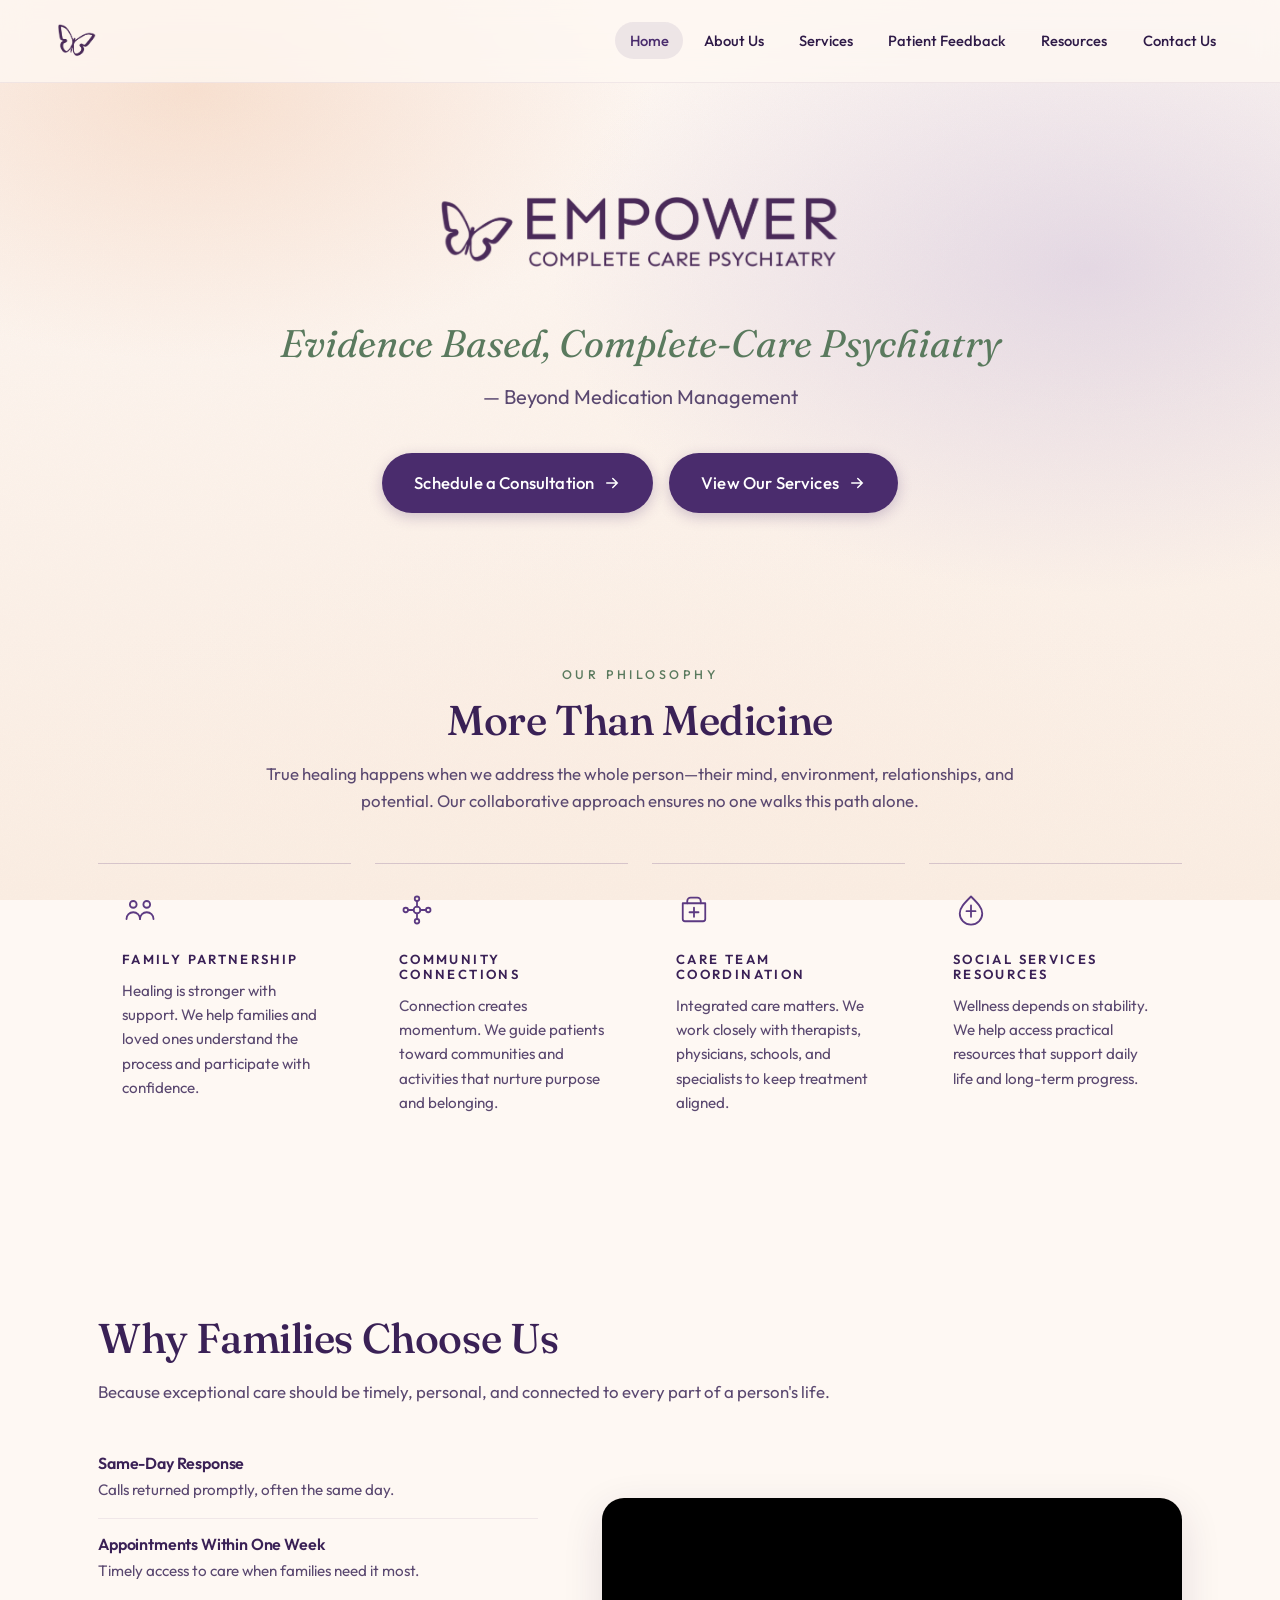
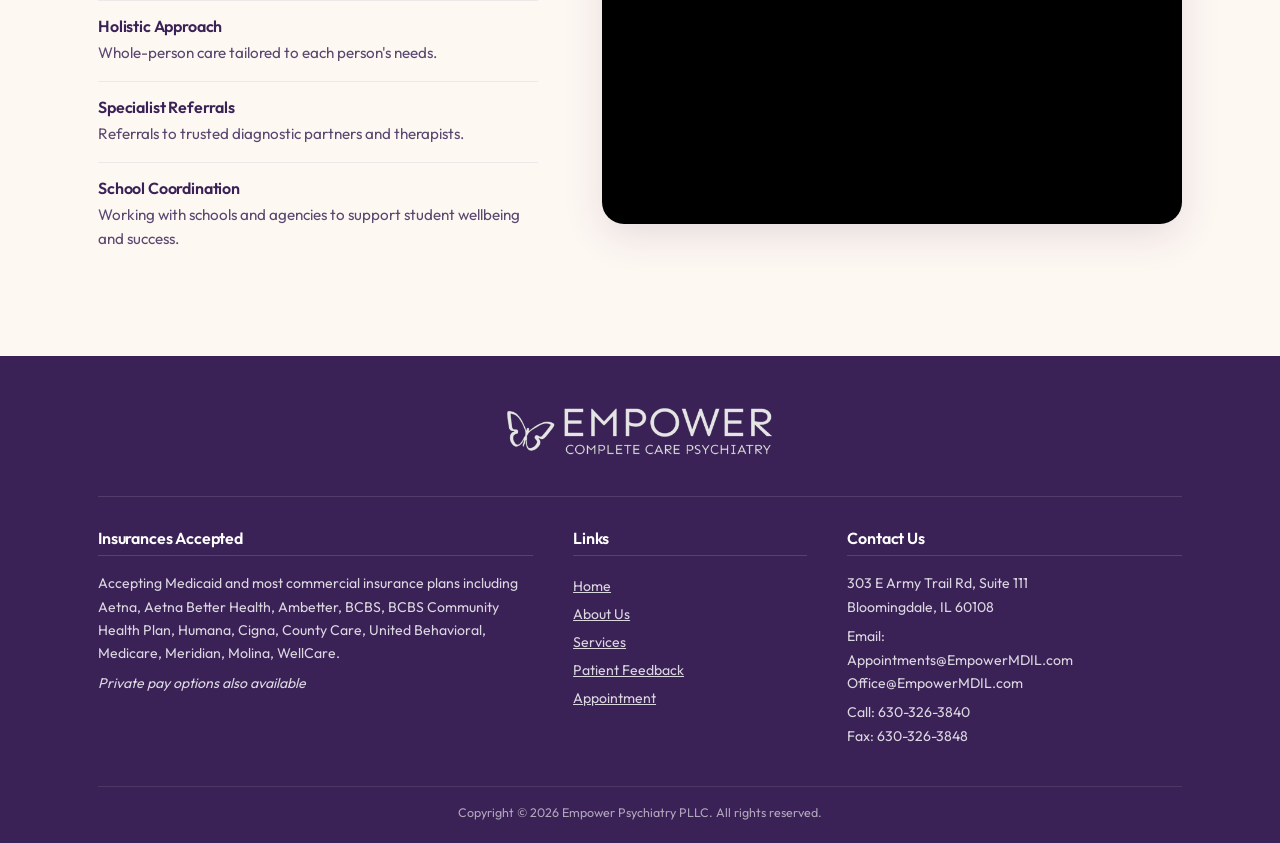
==== commit 95942591: "button text visibility and image formatting" ====
--- a/index.html
+++ b/index.html
@@ -64,7 +64,7 @@
           Schedule a Consultation
           <svg class="arrow" viewBox="0 0 24 24" fill="none" stroke="currentColor" stroke-width="2" stroke-linecap="round"><path d="M5 12h14M13 6l6 6-6 6"/></svg>
         </a>
-        <a href="services.html" class="btn btn-outline btn-lg">
+        <a href="services.html" class="btn btn-lg">
           View Our Services
           <svg class="arrow" viewBox="0 0 24 24" fill="none" stroke="currentColor" stroke-width="2" stroke-linecap="round"><path d="M5 12h14M13 6l6 6-6 6"/></svg>
         </a>
--- a/assets/css/styles.css
+++ b/assets/css/styles.css
@@ -40,6 +40,10 @@
   --radius-lg: 22px;
   --radius-pill: 999px;
 
+  /* Borders (translated from frequently used rgba purple values) */
+  --border-faint: rgba(74, 44, 109, 0.08);
+  --border-soft:  rgba(74, 44, 109, 0.12);
+
   /* Shadows */
   --shadow-sm: 0 1px 2px rgba(46, 26, 71, 0.06), 0 2px 6px rgba(46, 26, 71, 0.04);
   --shadow-md: 0 4px 14px rgba(46, 26, 71, 0.08), 0 8px 28px rgba(46, 26, 71, 0.06);
@@ -132,7 +136,7 @@
   backdrop-filter: blur(14px);
   -webkit-backdrop-filter: blur(14px);
   background: rgba(254, 248, 243, 0.78);
-  border-bottom: 1px solid rgba(74, 44, 109, 0.08);
+  border-bottom: 1px solid var(--border-faint);
   transition: box-shadow var(--t-med) var(--ease), background var(--t-med) var(--ease);
 }
 .site-nav.scrolled {
@@ -162,26 +166,6 @@
   transition: transform var(--t-med) var(--ease);
 }
 .nav-brand:hover .logo-mark { transform: rotate(-6deg) scale(1.05); }
-
-.nav-brand-text {
-  display: flex;
-  flex-direction: column;
-  line-height: 1;
-}
-.nav-brand-text .top {
-  font-family: var(--font-display);
-  font-weight: 600;
-  font-size: 1.35rem;
-  color: var(--color-purple-800);
-  letter-spacing: 0.02em;
-}
-.nav-brand-text .bottom {
-  font-size: 0.62rem;
-  letter-spacing: 0.22em;
-  text-transform: uppercase;
-  color: var(--color-purple-600);
-  margin-top: 4px;
-}
 
 .nav-links {
   display: flex;
@@ -211,7 +195,7 @@
   border: 0;
   cursor: pointer;
   padding: 0.5rem;
-  border-radius: 8px;
+  border-radius: var(--radius-sm);
 }
 .nav-toggle svg { width: 26px; height: 26px; stroke: var(--color-purple-700); }
 
@@ -269,6 +253,7 @@
   position: relative;
   overflow: hidden;
 }
+.btn:visited { color: #fff; }
 
 .btn::before {
   content: '';
@@ -295,18 +280,6 @@
 }
 .btn:hover .arrow { transform: translateX(4px); }
 
-.btn-outline {
-  --btn-bg: transparent;
-  --btn-fg: var(--color-purple-700);
-  border: 1.5px solid var(--color-purple-700);
-  box-shadow: none;
-}
-.btn-outline:hover {
-  --btn-bg: var(--color-purple-700);
-  --btn-fg: #fff;
-  color: #fff;
-}
-
 .btn-lg {
   padding: 1.05rem 2rem;
   font-size: 1.05rem;
@@ -327,28 +300,11 @@
   margin-bottom: 2rem;
   animation: floatIn 800ms var(--ease) both;
 }
-.hero-logo .mark { width: clamp(70px, 10vw, 100px); height: auto; }
 
 .hero-logo-image {
   width: clamp(220px, 35vw, 500px);
   height: auto;
   display: block;
-}
-
-.hero-logo .wordmark {
-  font-family: var(--font-display);
-  font-size: clamp(2.5rem, 6vw, 4.5rem);
-  font-weight: 600;
-  letter-spacing: 0.04em;
-  color: var(--color-purple-800);
-  line-height: 1;
-}
-.hero-logo .tagline-mark {
-  font-size: clamp(0.7rem, 1.2vw, 0.85rem);
-  letter-spacing: 0.32em;
-  text-transform: uppercase;
-  color: var(--color-purple-600);
-  font-weight: 500;
 }
 
 .hero-headline {
@@ -447,39 +403,6 @@
   margin: 0;
 }
 
-/* ---------- Why Choose Us ---------- */
-.why-grid {
-  display: grid;
-  grid-template-columns: repeat(auto-fit, minmax(240px, 1fr));
-  gap: 1.25rem;
-  margin-top: 2.5rem;
-}
-
-.why-item {
-  background: rgba(255, 255, 255, 0.55);
-  border: 1px solid rgba(74, 44, 109, 0.08);
-  border-radius: var(--radius-md);
-  padding: 1.5rem 1.4rem;
-  transition: transform var(--t-med) var(--ease), box-shadow var(--t-med) var(--ease), background var(--t-med) var(--ease);
-}
-.why-item:hover {
-  transform: translateY(-4px);
-  box-shadow: var(--shadow-md);
-  background: rgba(255, 255, 255, 0.85);
-}
-.why-item h4 {
-  font-family: var(--font-body);
-  font-weight: 600;
-  font-size: 1rem;
-  color: var(--color-purple-800);
-  margin-bottom: 0.5rem;
-}
-.why-item p {
-  color: var(--color-text-soft);
-  font-size: 0.93rem;
-  margin: 0;
-}
-
 /* ---------- Why Choose Us Layout ---------- */
 .why-layout {
   display: grid;
@@ -502,7 +425,7 @@
 
 .why-simple-item {
   padding-bottom: 1rem;
-  border-bottom: 1px solid rgba(74, 44, 109, 0.08);
+  border-bottom: 1px solid var(--border-faint);
 }
 
 .why-simple-item:last-child {
@@ -664,7 +587,7 @@
   display: inline-block;
   padding: 0.4rem 0.85rem;
   background: var(--color-cream-100);
-  border: 1px solid rgba(74, 44, 109, 0.12);
+  border: 1px solid var(--border-soft);
   border-radius: var(--radius-pill);
   font-size: 0.78rem;
   color: var(--color-purple-700);
@@ -684,7 +607,7 @@
   background: rgba(255, 255, 255, 0.4);
   border-radius: var(--radius-lg);
   padding: clamp(1.5rem, 4vw, 3rem);
-  border: 1px solid rgba(74, 44, 109, 0.08);
+  border: 1px solid var(--border-faint);
 }
 @media (max-width: 760px) {
   .conditions-block { grid-template-columns: 1fr; }
@@ -752,7 +675,7 @@
   display: grid;
   grid-template-columns: 1fr 1.3fr;
   gap: clamp(2rem, 5vw, 4rem);
-  align-items: center;
+  align-items: stretch;
   margin-bottom: 3.5rem;
 }
 @media (max-width: 760px) {
@@ -760,30 +683,31 @@
 }
 
 .feedback-hero-image {
-  aspect-ratio: 4 / 3;
+  position: relative;
+  display: flex;
+  flex-direction: column;
+  height: 100%;
+}
+
+.feedback-hero-image img {
+  width: 100%;
+  display: block;
   border-radius: var(--radius-lg);
-  background: linear-gradient(135deg, var(--color-peach), var(--color-purple-300));
-  box-shadow: var(--shadow-lg);
-  position: relative;
-  overflow: hidden;
-}
-.feedback-hero-image::after {
-  content: '';
-  position: absolute;
-  inset: 0;
-  background:
-    radial-gradient(circle at 30% 40%, rgba(255,255,255,0.4), transparent 50%),
-    radial-gradient(circle at 70% 70%, rgba(74,44,109,0.2), transparent 50%);
-}
-
-.feedback-title {
-  display: flex;
-  align-items: center;
-  gap: 0.75rem;
-  margin-bottom: 2rem;
-}
-.feedback-title .butterfly { width: 36px; height: 36px; flex-shrink: 0; }
-.feedback-title h1 { margin: 0; }
+  margin-top: 6.5rem;
+}
+
+@media (max-width: 760px) {
+  .feedback-hero-image img { margin-top: 0; }
+}
+
+.feedback-read-more-btn {
+  width: 100%;
+  margin-top: 1.5rem;
+  margin-bottom: 0;
+  justify-content: center;
+  text-align: center;
+  padding: 1rem 1.5rem;
+}
 
 .testimonials {
   display: grid;
@@ -823,84 +747,168 @@
   font-size: 0.85rem;
   color: var(--color-muted);
 }
-.testimonial-meta .read-more {
-  color: var(--color-purple-600);
-  font-weight: 500;
-  display: inline-flex;
-  align-items: center;
-  gap: 0.3rem;
-  cursor: pointer;
-  background: none;
-  border: 0;
-  padding: 0;
-  font-family: inherit;
-  font-size: inherit;
-}
-.testimonial-meta .read-more:hover { color: var(--color-purple-800); }
 
 /* ---------- Contact Page ---------- */
 .contact-grid {
   display: grid;
-  grid-template-columns: 1fr 1fr;
-  gap: clamp(2rem, 5vw, 4rem);
-  align-items: stretch;
-}
-@media (max-width: 860px) {
-  .contact-grid { grid-template-columns: 1fr; }
-}
-
-.contact-info h1 {
-  display: flex;
-  align-items: center;
-  gap: 0.75rem;
-  margin-bottom: 2rem;
-}
-.contact-info h1 .butterfly { width: 36px; height: 36px; flex-shrink: 0; }
-
-.contact-block {
-  margin-bottom: 1.75rem;
-}
-.contact-block .label {
+  grid-template-columns: 1fr 1.05fr;
+  gap: clamp(2rem, 5vw, 5rem);
+  align-items: center;
+}
+
+.contact-info {
+  display: flex;
+  flex-direction: column;
+  gap: 1.5rem;
+}
+
+.contact-heading {
+  display: flex;
+  align-items: flex-start;
+  gap: 1rem;
+  margin-bottom: 0.5rem;
+}
+
+.contact-heading h1 {
+  margin: 0;
+  font-size: clamp(2.2rem, 4vw, 3.6rem);
+}
+
+.contact-card {
+  background: rgba(255, 255, 255, 0.72);
+  border: 1px solid var(--border-faint);
+  border-radius: var(--radius-lg);
+  padding: 1.6rem 1.7rem;
+  backdrop-filter: blur(12px);
+  box-shadow: var(--shadow-md);
+}
+
+.contact-card h3 {
   font-family: var(--font-body);
+  font-size: 1rem;
   font-weight: 600;
-  font-size: 0.95rem;
+  margin-bottom: 1rem;
   color: var(--color-purple-800);
-  margin-bottom: 0.4rem;
-}
-.contact-block .value {
+}
+
+.contact-card p {
+  margin: 0;
+  line-height: 1.7;
   color: var(--color-text);
-  font-size: 1rem;
-  line-height: 1.6;
-}
-.contact-block .value a { color: var(--color-text); }
-.contact-block .value a:hover { color: var(--color-purple-600); }
-
-.contact-block ul {
-  list-style: none;
-  padding: 0;
-  margin: 0.4rem 0 0;
-}
-.contact-block ul li {
-  padding: 0.15rem 0;
-  color: var(--color-text);
+}
+
+.contact-card a {
+  color: var(--color-purple-700);
+}
+
+.appointment-card {
+  background: linear-gradient(
+    135deg,
+    rgba(237, 229, 245, 0.9),
+    rgba(255, 255, 255, 0.95)
+  );
 }
 
 .book-now-btn {
-  margin: 1rem 0 2rem;
+  margin: 0.4rem 0 1.5rem;
+  min-width: 230px;
+  justify-content: center;
+  font-weight: 600;
+  letter-spacing: 0.02em;
+}
+
+.contact-methods {
+  display: flex;
+  flex-direction: column;
+  gap: 1rem;
+}
+
+.contact-method {
+  display: flex;
+  align-items: center;
+  gap: 0.6rem;
+  flex-wrap: wrap;
+  padding-bottom: 0.9rem;
+  border-bottom: 1px solid var(--border-faint);
+  font-size: 0.98rem;
+}
+
+.contact-method:last-child {
+  border-bottom: none;
+  padding-bottom: 0;
+}
+
+.contact-method strong {
+  min-width: 70px;
+  color: var(--color-purple-800);
+}
+
+.contact-method a {
+  word-break: break-word;
+}
+
+.hours-grid {
+  display: grid;
+  grid-template-columns: repeat(2, 1fr);
+  gap: 2rem;
+}
+
+.hours-grid h4 {
+  font-family: var(--font-body);
+  font-size: 0.92rem;
+  margin-bottom: 0.7rem;
+  color: var(--color-purple-700);
+}
+
+.hours-grid ul {
+  margin: 0;
+  padding-left: 1rem;
+}
+
+.hours-grid li {
+  margin-bottom: 0.45rem;
+  color: var(--color-text-soft);
 }
 
 .contact-visual {
+  position: relative;
+  border-radius: 30px;
+  overflow: hidden;
+  box-shadow: var(--shadow-lg);
+}
+
+.contact-image {
+  width: 100%;
+  height: 100%;
+  object-fit: cover;
+  display: block;
+}
+
+/* subtle frame effect */
+.contact-visual::before {
+  content: '';
+  position: absolute;
+  inset: 18px;
+  border: 1px solid rgba(255, 255, 255, 0.45);
   border-radius: var(--radius-lg);
-  overflow: hidden;
-  background: linear-gradient(135deg, var(--color-purple-100), var(--color-cream-200));
-  min-height: 400px;
-  box-shadow: var(--shadow-lg);
-  position: relative;
-  display: flex;
-  align-items: center;
-  justify-content: center;
-}
-.contact-visual svg { width: 100%; height: 100%; }
+  pointer-events: none;
+}
+
+@media (max-width: 980px) {
+  .contact-grid {
+    grid-template-columns: 1fr;
+  }
+
+  .contact-visual {
+    order: -1;
+    min-height: 420px;
+  }
+
+  .hours-grid {
+    grid-template-columns: 1fr;
+    gap: 1rem;
+  }
+}
 
 /* ---------- Footer ---------- */
 .site-footer {
@@ -923,19 +931,6 @@
 .footer-brand .mark {
   width: 300px;
   height: auto;
-}
-.footer-brand .wordmark {
-  font-family: var(--font-display);
-  font-size: 1.6rem;
-  color: #fff;
-  letter-spacing: 0.04em;
-  font-weight: 600;
-}
-.footer-brand .tagline-mark {
-  font-size: 0.65rem;
-  letter-spacing: 0.25em;
-  text-transform: uppercase;
-  color: rgba(255, 255, 255, 0.65);
 }
 
 .footer-cols {
@@ -1010,4 +1005,4 @@
   outline: 2px solid var(--color-purple-600);
   outline-offset: 3px;
   border-radius: 4px;
-}
+}
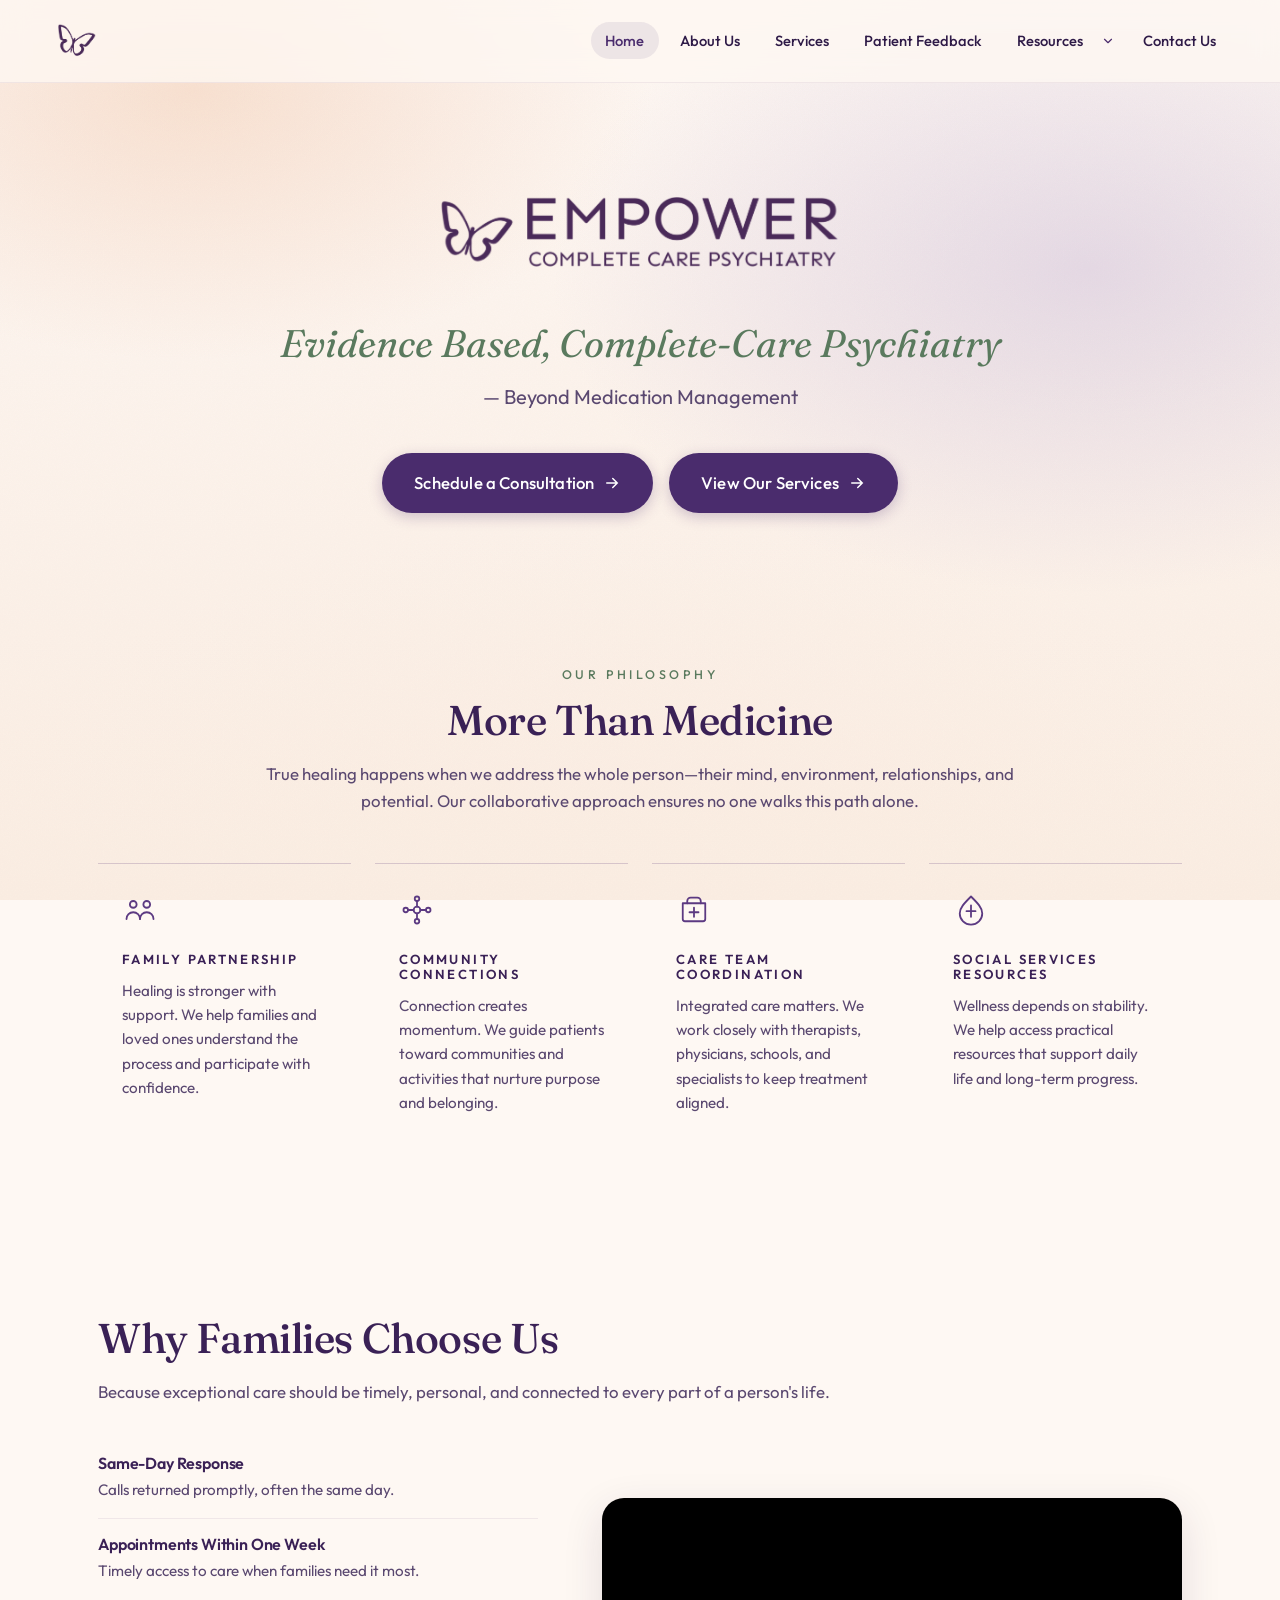
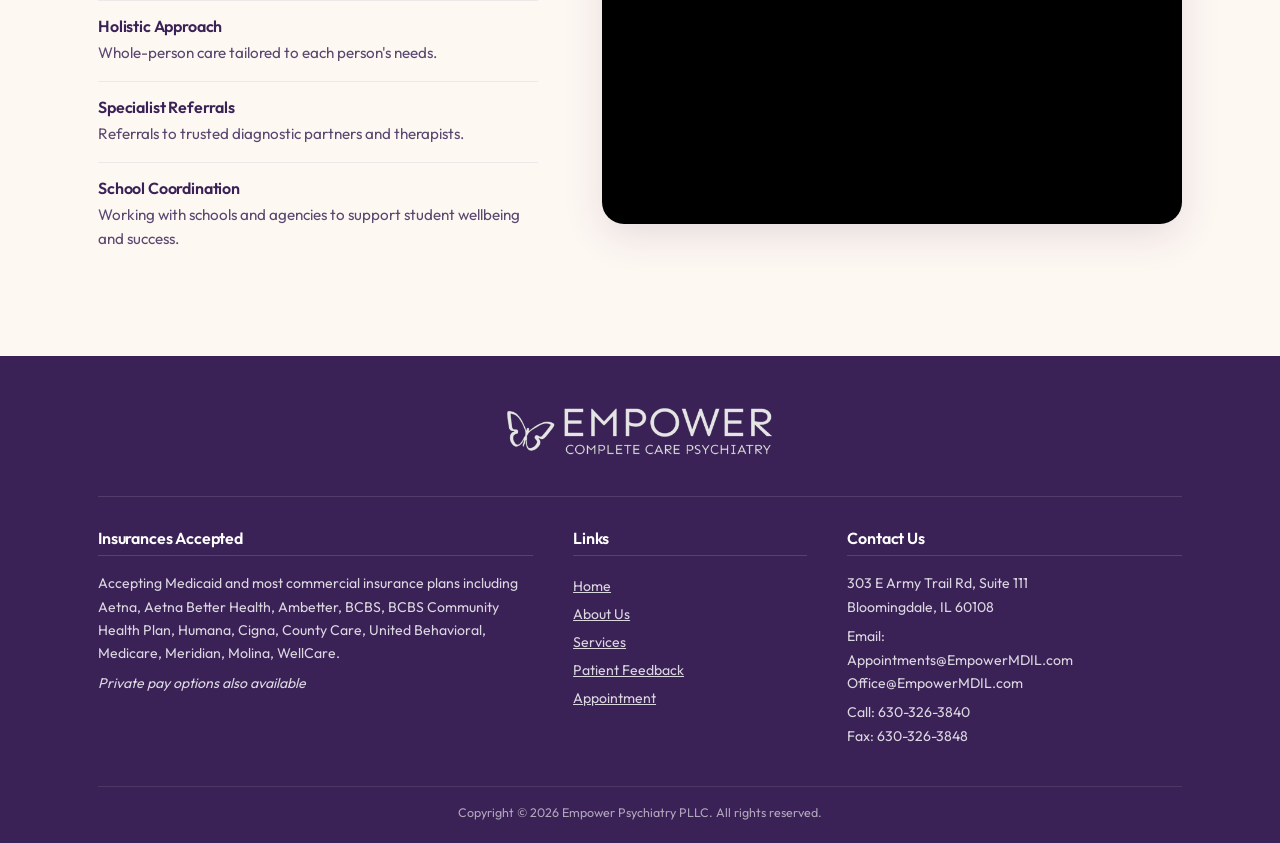
==== commit e6a9dbc6: "nav bar dropdown visibility" ====
--- a/index.html
+++ b/index.html
@@ -10,19 +10,136 @@
   <link rel="preconnect" href="https://fonts.gstatic.com" crossorigin />
   <link href="https://fonts.googleapis.com/css2?family=Fraunces:ital,wght@0,400;0,500;0,600;1,400&family=Outfit:wght@300;400;500;600&display=swap" rel="stylesheet" />
   <link rel="stylesheet" href="assets/css/styles.css" />
+
+  <!-- GEO -->
+  <script type="application/ld+json">
+  {
+    "@context": "https://schema.org",
+    "@type": "MedicalBusiness",
+    "@id": "https://empowerpsychiatryil.com/#practice",
+    "name": "Empower Psychiatry",
+    "legalName": "Empower Psychiatry PLLC",
+    "alternateName": "Empower Psychiatry",
+    "url": "https://empowerpsychiatryil.com",
+    "logo": "https://empowerpsychiatryil.com/assets/images/full_logo.png",
+    "image": "https://empowerpsychiatryil.com/assets/images/full_logo.png",
+    "description": "Evidence-based, complete-care psychiatry practice in Bloomingdale, IL serving the Chicagoland area. Beyond medication management — comprehensive psychiatric evaluations, family guidance, and coordinated care for adults, adolescents, and children.",
+    "medicalSpecialty": ["Psychiatric", "Psychiatry"],
+    "telephone": "+1-630-326-3840",
+    "faxNumber": "+1-630-326-3848",
+    "email": "Appointments@EmpowerMDIL.com",
+    "priceRange": "$$",
+    "address": {
+      "@type": "PostalAddress",
+      "streetAddress": "303 E Army Trail Rd, Suite 111",
+      "addressLocality": "Bloomingdale",
+      "addressRegion": "IL",
+      "postalCode": "60108",
+      "addressCountry": "US"
+    },
+    "areaServed": [
+      { "@type": "City", "name": "Bloomingdale" },
+      { "@type": "City", "name": "Chicago" },
+      { "@type": "AdministrativeArea", "name": "Chicagoland" },
+      { "@type": "State", "name": "Illinois" }
+    ],
+    "openingHoursSpecification": [
+      {
+        "@type": "OpeningHoursSpecification",
+        "dayOfWeek": "Tuesday",
+        "opens": "15:00",
+        "closes": "18:00",
+        "description": "In-person appointments"
+      },
+      {
+        "@type": "OpeningHoursSpecification",
+        "dayOfWeek": "Friday",
+        "opens": "13:00",
+        "closes": "18:00",
+        "description": "In-person appointments"
+      },
+      {
+        "@type": "OpeningHoursSpecification",
+        "dayOfWeek": "Saturday",
+        "opens": "10:00",
+        "closes": "18:00",
+        "description": "In-person appointments"
+      },
+      {
+        "@type": "OpeningHoursSpecification",
+        "dayOfWeek": ["Monday", "Tuesday", "Wednesday", "Thursday", "Friday"],
+        "opens": "15:30",
+        "closes": "18:00",
+        "description": "Telepsychiatry appointments"
+      }
+    ],
+    "availableService": [
+      {
+        "@type": "MedicalProcedure",
+        "name": "Comprehensive Psychiatric Evaluations",
+        "procedureType": "https://schema.org/DiagnosticProcedure"
+      },
+      {
+        "@type": "MedicalProcedure",
+        "name": "Medication Management",
+        "procedureType": "https://schema.org/TherapeuticProcedure"
+      },
+      {
+        "@type": "MedicalProcedure",
+        "name": "Family Guidance and Parent Coaching",
+        "procedureType": "https://schema.org/TherapeuticProcedure"
+      },
+      {
+        "@type": "MedicalProcedure",
+        "name": "Care Coordination with Schools and Therapists",
+        "procedureType": "https://schema.org/TherapeuticProcedure"
+      },
+      {
+        "@type": "MedicalTherapy",
+        "name": "Telepsychiatry"
+      }
+    ],
+    "healthPlanNetworkTier": "in-network",
+    "isAcceptingNewPatients": true,
+    "paymentAccepted": ["Insurance", "Private Pay", "Medicaid", "Medicare"],
+    "currenciesAccepted": "USD",
+    "potentialAction": {
+      "@type": "ReserveAction",
+      "target": "https://empowerpsychiatryil.clientsecure.me",
+      "name": "Book Appointment"
+    },
+    "sameAs": [
+      "https://www.healthgrades.com/physician/dr-tanvir-mushtaq-xylmjdh"
+    ]
+  }
+  </script>
+
+  <script type="application/ld+json">
+  {
+    "@context": "https://schema.org",
+    "@type": "WebSite",
+    "@id": "https://empowerpsychiatryil.com/#website",
+    "url": "https://empowerpsychiatryil.com",
+    "name": "Empower Psychiatry",
+    "publisher": { "@id": "https://empowerpsychiatryil.com/#practice" },
+    "inLanguage": "en-US"
+  }
+  </script>
+
 </head>
 <body>
   <div class="page-bg" aria-hidden="true"></div>
 
+  <!-- NAV -->
   <header class="site-nav">
     <div class="container nav-inner">
 
-      <a href="index.html" class="nav-brand" aria-label="Empower Complete Care Psychiatry, home">
-
-        <img src="assets/images/logo.png"
-            alt="Empower Complete Care Psychiatry Logo"
-            class="logo-mark">
-
+      <a href="index.html" class="nav-brand" aria-label="Empower Psychiatry Home">
+        <img
+          src="assets/images/logo.png"
+          alt="Empower Psychiatry Logo"
+          class="logo-mark"
+        >
       </a>
 
       <button class="nav-toggle" aria-label="Toggle menu" aria-expanded="false">
@@ -39,10 +156,85 @@
           <li><a href="about.html">About Us</a></li>
           <li><a href="services.html">Services</a></li>
           <li><a href="feedback.html">Patient Feedback</a></li>
-          <li><a href="resources.html">Resources</a></li>
+          <li class="nav-dropdown">
+            <div class="nav-dropdown-trigger">
+
+              <a href="resources.html">
+                Resources
+              </a>
+
+              <button
+                class="dropdown-toggle"
+                aria-expanded="false"
+                aria-label="Expand Resources menu"
+                type="button">
+
+                <svg
+                  viewBox="0 0 24 24"
+                  fill="none"
+                  stroke-width="2"
+                  stroke-linecap="round"
+                  stroke-linejoin="round">
+
+                  <polyline points="6 9 12 15 18 9"></polyline>
+
+                </svg>
+
+              </button>
+
+            </div>
+
+            <ul class="dropdown-menu">
+
+              <li>
+                <a href="resources/anxiety-resources.html">
+                  Anxiety Disorders
+                </a>
+              </li>
+
+              <li>
+                <a href="resources/depression-resources.html">
+                  Depression & Bipolar
+                </a>
+              </li>
+
+              <li>
+                <a href="resources/adhd-resources.html">
+                  ADHD
+                </a>
+              </li>
+
+              <li>
+                <a href="resources/ocd-ptsd-resources.html">
+                  OCD & PTSD
+                </a>
+              </li>
+
+              <li>
+                <a href="resources/autism-resources.html">
+                  Autism Spectrum
+                </a>
+              </li>
+
+              <li>
+                <a href="resources/child-family-resources.html">
+                  Child & Family
+                </a>
+              </li>
+
+              <li>
+                <a href="resources/dementia-resources.html">
+                  Dementia & Cognitive Health
+                </a>
+              </li>
+
+            </ul>
+
+          </li>
           <li><a href="contact.html">Contact Us</a></li>
         </ul>
       </nav>
+
     </div>
   </header>
 
@@ -234,4 +426,4 @@
 
   <script src="assets/js/main.js"></script>
 </body>
-</html>
+</html>
--- a/assets/css/styles.css
+++ b/assets/css/styles.css
@@ -77,12 +77,15 @@
 
 img { max-width: 100%; height: auto; display: block; }
 
-a {
+a:not(.btn) {
   color: var(--color-purple-700);
   text-decoration: none;
   transition: color var(--t-fast) var(--ease);
 }
-a:hover { color: var(--color-purple-500); }
+
+a:not(.btn):hover {
+  color: var(--color-purple-500);
+}
 
 h1, h2, h3, h4 {
   font-family: var(--font-display);
@@ -253,7 +256,12 @@
   position: relative;
   overflow: hidden;
 }
-.btn:visited { color: #fff; }
+
+.btn,
+.btn:link,
+.btn:visited {
+  color: var(--btn-fg);
+}
 
 .btn::before {
   content: '';
@@ -720,6 +728,8 @@
   border-radius: var(--radius-md);
   padding: 1.5rem 1.75rem;
   transition: transform var(--t-med) var(--ease), box-shadow var(--t-med) var(--ease), border-left-color var(--t-med) var(--ease);
+  position: relative;
+  cursor: pointer;
 }
 .testimonial:hover {
   transform: translateX(4px);
@@ -740,6 +750,49 @@
   margin-bottom: 1rem;
   font-style: italic;
 }
+.testimonial-link {
+  text-decoration: none;
+  color: inherit;
+  display: block;
+}
+
+.testimonial-link-icon {
+  position: absolute;
+  top: 1rem;
+  right: 1rem;
+
+  width: 32px;
+  height: 32px;
+
+  display: flex;
+  align-items: center;
+  justify-content: center;
+
+  border-radius: 50%;
+  background: rgba(74, 44, 109, 0.08);
+
+  font-size: 1rem;
+  font-weight: 700;
+  color: var(--color-purple-700);
+
+  transition:
+    transform var(--t-fast) var(--ease),
+    background var(--t-fast) var(--ease);
+}
+
+.testimonial-stars {
+  color: #f5b301;
+  font-size: 1.15rem;
+  letter-spacing: 0.12rem;
+  margin-bottom: 0.75rem;
+  font-weight: 700;
+}
+
+.testimonial-link:hover .testimonial-link-icon {
+  transform: translate(2px, -2px);
+  background: rgba(74, 44, 109, 0.14);
+}
+
 .testimonial-meta {
   display: flex;
   justify-content: space-between;
@@ -815,6 +868,12 @@
   justify-content: center;
   font-weight: 600;
   letter-spacing: 0.02em;
+}
+
+.book-now-btn,
+.book-now-btn:link,
+.book-now-btn:visited {
+  color: #fff !important;
 }
 
 .contact-methods {
@@ -910,6 +969,117 @@
   }
 }
 
+/* ---------- Resources Page ---------- */
+
+.resources-hero {
+  padding-top: clamp(3rem, 6vw, 5rem);
+  padding-bottom: 1.25rem;
+}
+
+.resources-intro {
+  max-width: 760px;
+  margin: 0 auto;
+}
+
+.resources-support-strip {
+  padding-bottom: 1.5rem;
+}
+
+.support-strip-inner {
+  display: flex;
+  flex-wrap: wrap;
+  gap: 1.25rem;
+  align-items: flex-start;
+
+  background: transparent;
+  border: none;
+  box-shadow: none;
+
+  padding: 0;
+}
+
+.support-emergency-copy {
+  width: 100%;
+  margin-bottom: 0.25rem;
+}
+
+.support-emergency-copy strong {
+  display: block;
+  font-size: 1rem;
+  color: var(--color-purple-800);
+  margin-bottom: 0.4rem;
+}
+
+.support-emergency-copy p {
+  margin: 0;
+  color: var(--color-text-soft);
+  font-size: 0.96rem;
+  line-height: 1.65;
+  max-width: 760px;
+}
+
+.support-links {
+  display: grid;
+  grid-template-columns: repeat(auto-fit, minmax(240px, 1fr));
+  gap: 0.9rem;
+  width: 100%;
+}
+
+.support-links a {
+  display: flex;
+  flex-direction: column;
+  gap: 0.4rem;
+
+  background: rgba(255,255,255,0.72);
+
+  border: 1px solid rgba(74,44,109,0.08);
+
+  border-radius: var(--radius-md);
+
+  padding: 1rem;
+
+  transition:
+    transform var(--t-med) var(--ease),
+    box-shadow var(--t-med) var(--ease),
+    border-color var(--t-med) var(--ease);
+}
+
+.support-links a:hover {
+  transform: translateY(-2px);
+
+  box-shadow: var(--shadow-sm);
+
+  border-color: rgba(74,44,109,0.16);
+}
+
+.support-links strong {
+  color: var(--color-purple-800);
+  font-size: 1rem;
+}
+
+.support-links span {
+  color: var(--color-text-soft);
+  font-size: 0.92rem;
+  line-height: 1.55;
+}
+
+.resources-disclaimer {
+  padding-top: 1rem;
+  padding-bottom: 3rem;
+}
+
+.resources-disclaimer p {
+  text-align: center;
+
+  color: var(--color-muted);
+
+  font-size: 0.88rem;
+
+  max-width: 760px;
+
+  margin: 0 auto;
+}
+
 /* ---------- Footer ---------- */
 .site-footer {
   background: var(--color-purple-800);
@@ -980,6 +1150,314 @@
   border-top: 1px solid rgba(255, 255, 255, 0.1);
 }
 
+/* ---------- Resources Nav Dropdown ---------- */
+.nav-dropdown {
+  position: relative;
+}
+
+.nav-dropdown-trigger {
+  display: inline-flex;
+  align-items: center;
+  gap: 0.1rem;
+}
+
+/* The chevron button next to "Resources" */
+.dropdown-toggle {
+  display: inline-flex;
+  align-items: center;
+  justify-content: center;
+  background: transparent;
+  border: 0;
+  cursor: pointer;
+  padding: 0.35rem 0.4rem;
+  margin-left: -0.25rem;
+  border-radius: var(--radius-pill);
+  color: var(--color-purple-700);
+  transition: background var(--t-fast) var(--ease), transform var(--t-med) var(--ease);
+}
+
+.dropdown-toggle:hover {
+  background: rgba(74, 44, 109, 0.06);
+}
+
+.dropdown-toggle svg {
+  width: 14px;
+  height: 14px;
+  stroke: currentColor;
+  transition: transform var(--t-med) var(--ease);
+}
+
+/* Rotate chevron when the dropdown is open */
+.nav-dropdown.open .dropdown-toggle svg {
+  transform: rotate(180deg);
+}
+
+/* The dropdown menu itself */
+.dropdown-menu {
+  position: absolute;
+  top: calc(100% + 0.5rem);
+  left: 0;
+  min-width: 240px;
+  list-style: none;
+  margin: 0;
+  padding: 0.5rem;
+  background: rgba(254, 248, 243, 0.98);
+  backdrop-filter: blur(14px);
+  -webkit-backdrop-filter: blur(14px);
+  border: 1px solid var(--border-soft);
+  border-radius: var(--radius-md);
+  box-shadow: var(--shadow-md);
+
+  /* hidden by default; revealed when .nav-dropdown has .open */
+  opacity: 0;
+  transform: translateY(-6px);
+  pointer-events: none;
+  transition: opacity var(--t-med) var(--ease), transform var(--t-med) var(--ease);
+  z-index: 110;
+}
+
+.nav-dropdown.open .dropdown-menu {
+  opacity: 1;
+  transform: translateY(0);
+  pointer-events: auto;
+}
+
+.dropdown-menu li {
+  margin: 0;
+}
+
+.dropdown-menu a {
+  display: block;
+  padding: 0.55rem 0.8rem;
+  font-size: 0.9rem;
+  color: var(--color-text);
+  border-radius: var(--radius-sm);
+  white-space: nowrap;
+  transition: background var(--t-fast) var(--ease), color var(--t-fast) var(--ease);
+}
+
+.dropdown-menu a:hover,
+.dropdown-menu a.active {
+  background: rgba(74, 44, 109, 0.08);
+  color: var(--color-purple-700);
+}
+
+/* Mobile: dropdown becomes an inline expanding list inside the mobile menu */
+@media (max-width: 860px) {
+  .nav-dropdown-trigger {
+    width: 100%;
+    justify-content: space-between;
+  }
+
+  .dropdown-toggle {
+    padding: 0.5rem 0.6rem;
+  }
+
+  .dropdown-menu {
+    position: static;
+    box-shadow: none;
+    background: transparent;
+    backdrop-filter: none;
+    -webkit-backdrop-filter: none;
+    border: 0;
+    padding: 0 0 0 1rem;
+    margin: 0;
+    min-width: 0;
+
+    /* On mobile, only collapse via max-height for a smoother feel */
+    max-height: 0;
+    overflow: hidden;
+    opacity: 1;
+    transform: none;
+    pointer-events: auto;
+    transition: max-height var(--t-med) var(--ease);
+  }
+
+  .nav-dropdown.open .dropdown-menu {
+    max-height: 600px;
+  }
+
+  .dropdown-menu a {
+    padding: 0.55rem 0.6rem;
+    font-size: 0.92rem;
+  }
+}
+
+/* ---------- Resource Topic Grid (resources.html) ---------- */
+.resource-topic-grid {
+  display: grid;
+  grid-template-columns: repeat(auto-fit, minmax(280px, 1fr));
+  gap: 1.25rem;
+  margin-top: 1rem;
+}
+
+.resource-topic-card {
+  display: block;
+  background: rgba(255, 255, 255, 0.7);
+  border: 1px solid rgba(74, 44, 109, 0.1);
+  border-radius: var(--radius-md);
+  padding: 1.5rem 1.5rem 1.35rem;
+  text-decoration: none;
+  color: inherit;
+  transition:
+    transform var(--t-med) var(--ease),
+    box-shadow var(--t-med) var(--ease),
+    border-color var(--t-med) var(--ease),
+    background var(--t-med) var(--ease);
+}
+
+.resource-topic-card:hover {
+  transform: translateY(-4px);
+  box-shadow: var(--shadow-md);
+  border-color: rgba(74, 44, 109, 0.22);
+  background: rgba(255, 255, 255, 0.85);
+}
+
+.resource-topic-card h3 {
+  font-family: var(--font-display);
+  font-size: 1.25rem;
+  color: var(--color-purple-800);
+  margin-bottom: 0.6rem;
+  transition: color var(--t-fast) var(--ease);
+}
+
+.resource-topic-card:hover h3 {
+  color: var(--color-purple-700);
+}
+
+.resource-topic-card p {
+  color: var(--color-text-soft);
+  font-size: 0.95rem;
+  line-height: 1.6;
+  margin: 0;
+}
+
+/* ---------- Resource Detail Page Layout (anxiety-resources, etc.) ---------- */
+.resource-page-layout {
+  display: grid;
+  grid-template-columns: minmax(0, 1fr) 300px;
+  gap: clamp(2rem, 4vw, 3.5rem);
+  align-items: start;
+  margin-top: 2rem;
+}
+
+@media (max-width: 860px) {
+  .resource-page-layout {
+    grid-template-columns: 1fr;
+  }
+}
+
+.resource-main-content h2 {
+  font-size: clamp(1.4rem, 2.4vw, 1.75rem);
+  margin-top: 2rem;
+  margin-bottom: 0.75rem;
+  color: var(--color-purple-800);
+}
+
+.resource-main-content h2:first-child {
+  margin-top: 0;
+}
+
+.resource-main-content p {
+  color: var(--color-text-soft);
+  font-size: 1rem;
+  line-height: 1.7;
+  margin-bottom: 1rem;
+}
+
+.resource-list {
+  list-style: none;
+  padding: 0;
+  margin: 0 0 1.25rem;
+}
+
+.resource-list li {
+  position: relative;
+  padding: 0.4rem 0 0.4rem 1.4rem;
+  color: var(--color-text);
+  font-size: 0.97rem;
+  line-height: 1.6;
+}
+
+.resource-list li::before {
+  content: '';
+  position: absolute;
+  left: 0;
+  top: 0.95rem;
+  width: 6px;
+  height: 6px;
+  border-radius: 50%;
+  background: var(--color-purple-600);
+}
+
+/* Sidebar */
+.resource-sidebar {
+  display: flex;
+  flex-direction: column;
+  gap: 1.25rem;
+  position: sticky;
+  top: 90px;
+}
+
+@media (max-width: 860px) {
+  .resource-sidebar {
+    position: static;
+  }
+}
+
+.resource-sidebar-card {
+  background: rgba(255, 255, 255, 0.72);
+  border: 1px solid var(--border-soft);
+  border-radius: var(--radius-md);
+  padding: 1.25rem 1.35rem;
+  box-shadow: var(--shadow-sm);
+}
+
+.resource-sidebar-card h3 {
+  font-family: var(--font-body);
+  font-size: 0.78rem;
+  letter-spacing: 0.18em;
+  text-transform: uppercase;
+  color: var(--color-purple-700);
+  font-weight: 600;
+  margin-bottom: 0.9rem;
+}
+
+.resource-sidebar-card ul {
+  list-style: none;
+  padding: 0;
+  margin: 0;
+}
+
+.resource-sidebar-card li {
+  margin-bottom: 0.5rem;
+  padding-bottom: 0.5rem;
+  border-bottom: 1px solid var(--border-faint);
+}
+
+.resource-sidebar-card li:last-child {
+  margin-bottom: 0;
+  padding-bottom: 0;
+  border-bottom: 0;
+}
+
+.resource-sidebar-card a {
+  font-weight: 500;
+  font-size: 0.94rem;
+  color: var(--color-purple-700);
+}
+
+.resource-sidebar-card a:hover {
+  text-decoration: underline;
+}
+
+.resource-sidebar-card p {
+  color: var(--color-text-soft);
+  font-size: 0.93rem;
+  line-height: 1.6;
+  margin: 0;
+}
+
 /* ---------- Reveal on Scroll ---------- */
 .reveal {
   opacity: 0;
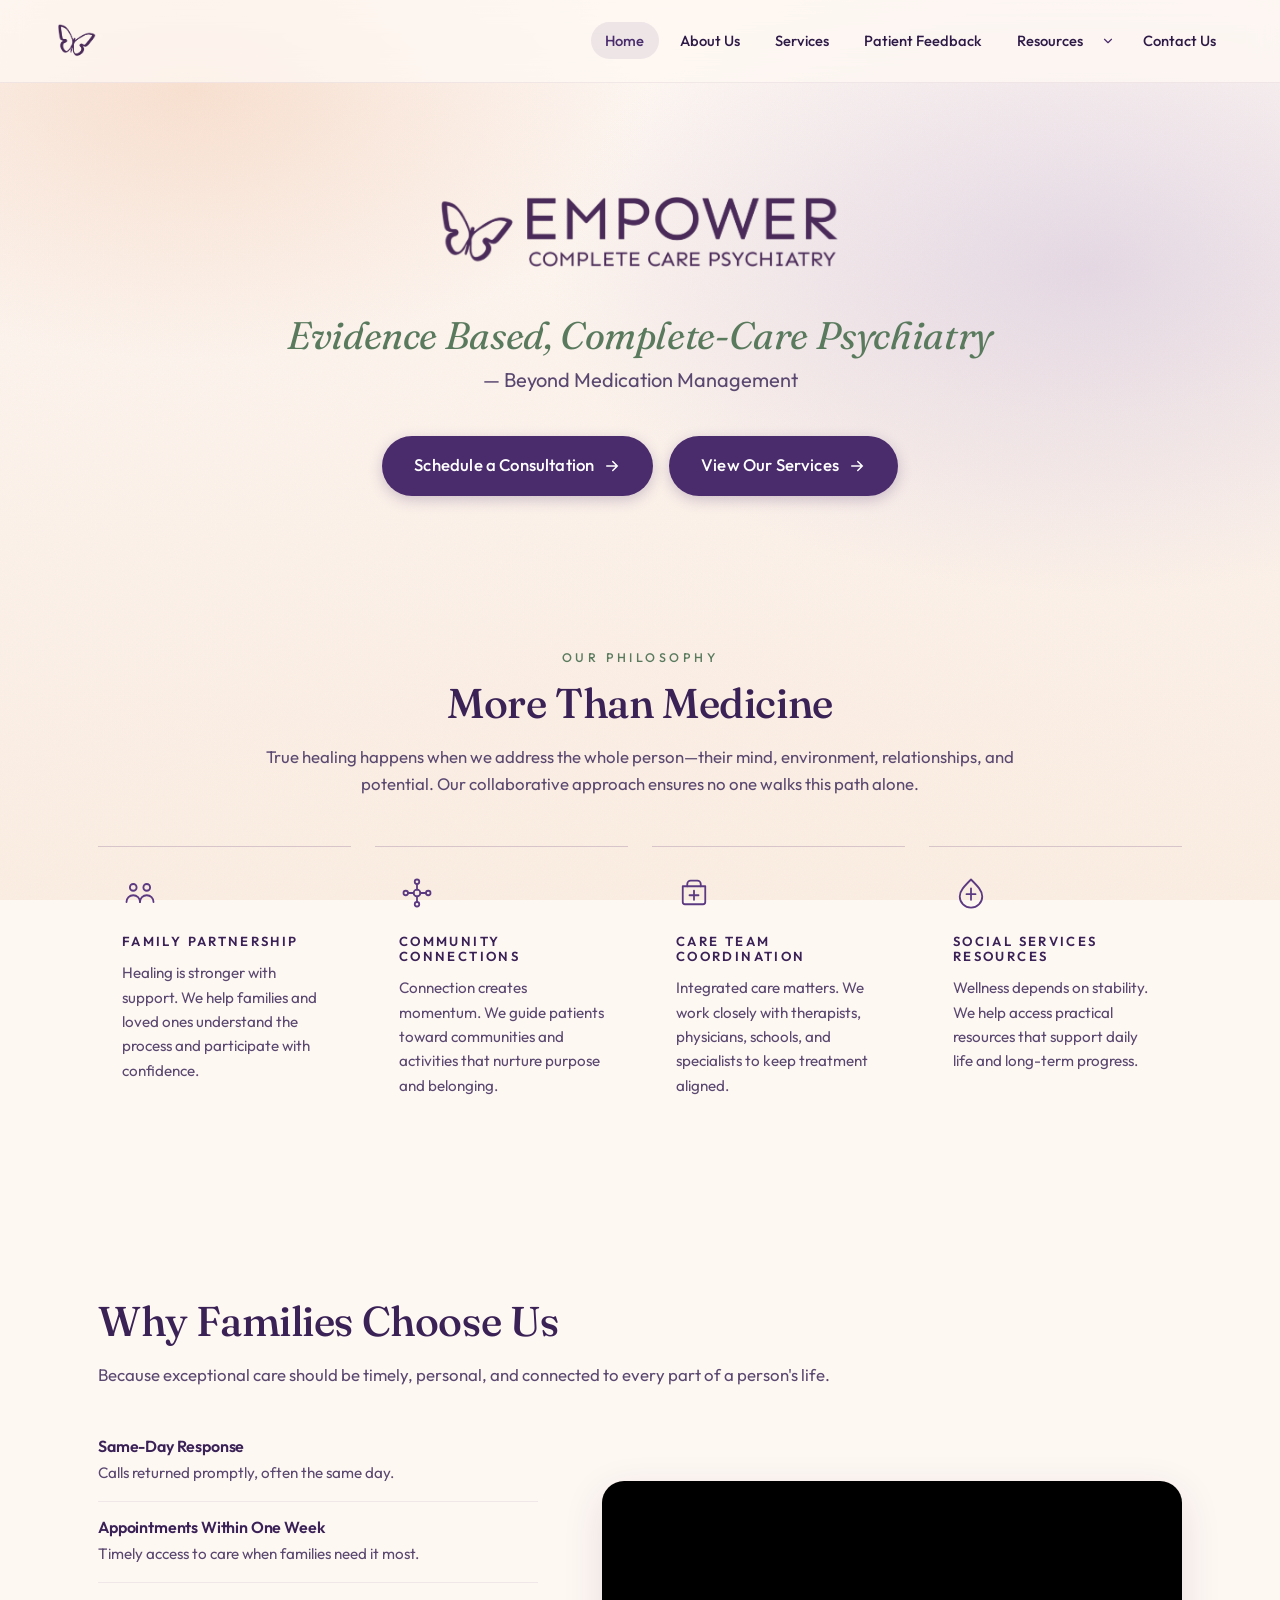
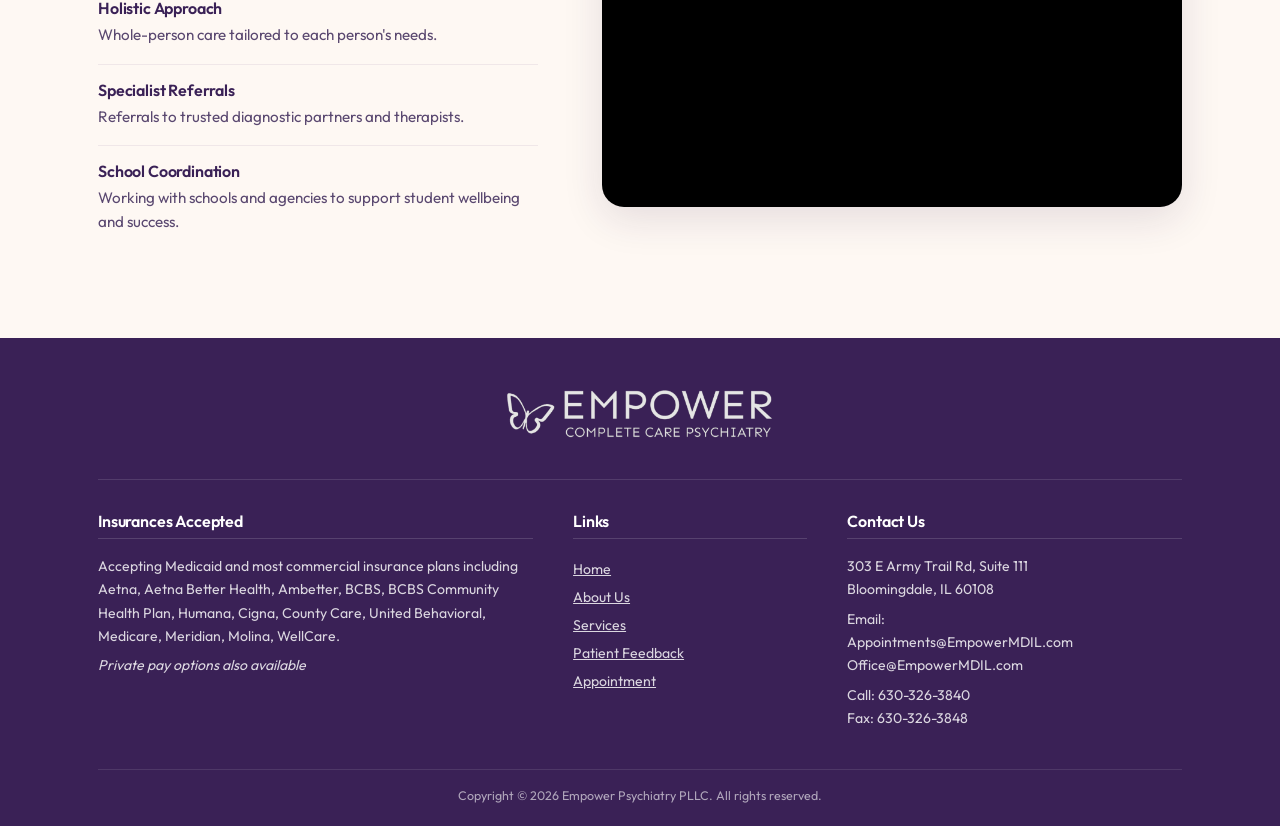
==== commit 5936b22d: "add h1 index for seo" ====
--- a/index.html
+++ b/index.html
@@ -248,7 +248,7 @@
             class="hero-logo-image">
       </div>
 
-      <p class="hero-headline">Evidence Based, Complete-Care Psychiatry</p>
+      <h1 class="hero-headline">Evidence Based, Complete-Care Psychiatry</h1>
       <p class="hero-sub">— Beyond Medication Management</p>
 
       <div class="hero-cta">
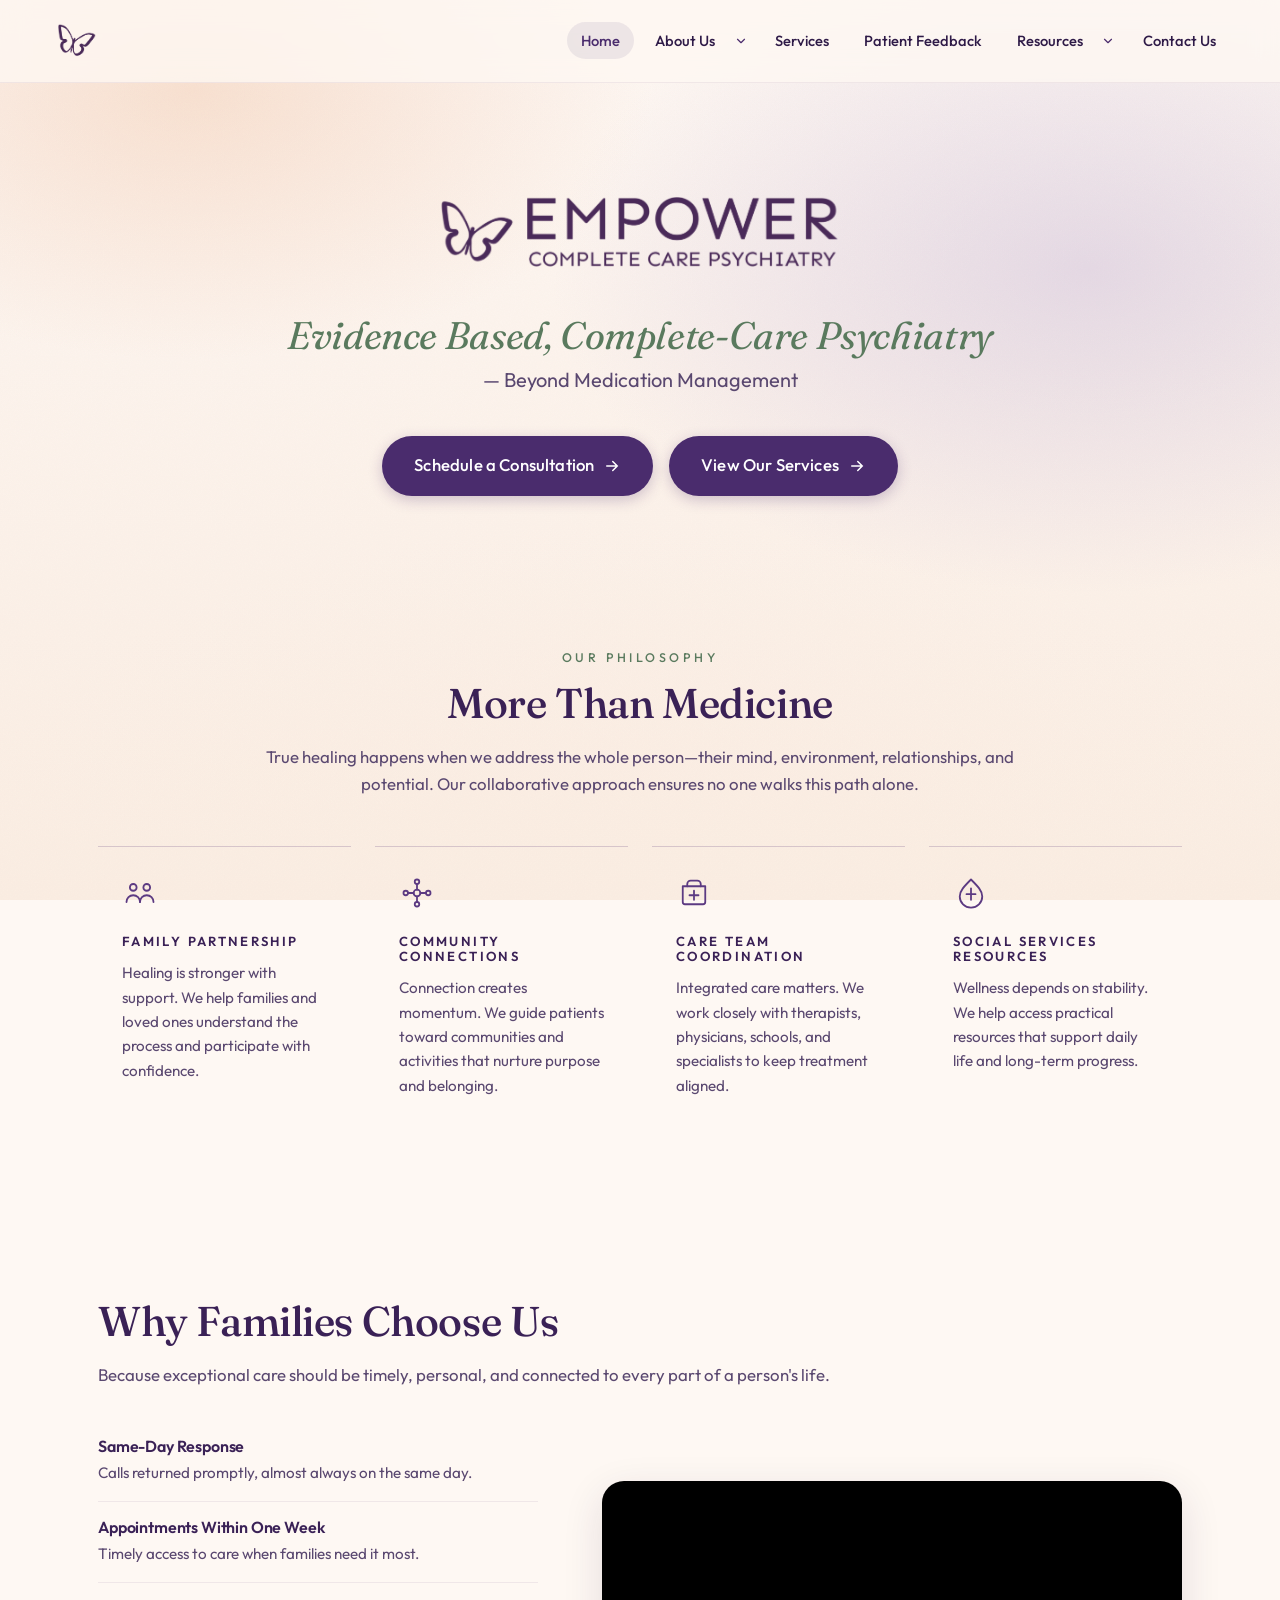
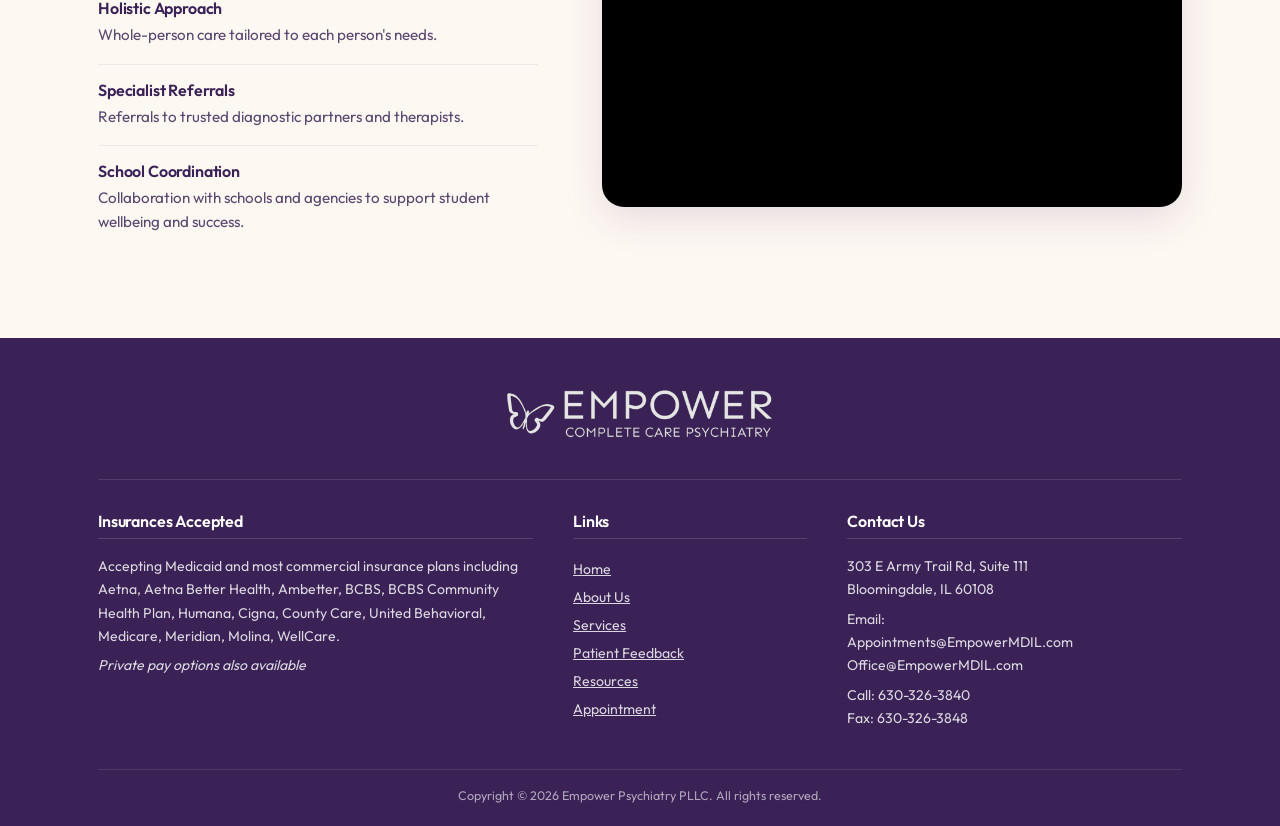
==== commit da54c51a: "header and footer consistency, blog page" ====
--- a/index.html
+++ b/index.html
@@ -153,7 +153,42 @@
       <nav>
         <ul class="nav-links">
           <li><a href="index.html" class="active">Home</a></li>
-          <li><a href="about.html">About Us</a></li>
+          <li class = "nav-dropdown">
+            <div class="nav-dropdown-trigger">
+
+              <a href="about.html">
+                About Us
+              </a>
+
+              <button
+                class="dropdown-toggle"
+                aria-expanded="false"
+                aria-label="Expand About Us"
+                type="button">
+
+                <svg
+                  viewBox="0 0 24 24"
+                  fill="none"
+                  stroke-width="2"
+                  stroke-linecap="round"
+                  stroke-linejoin="round">
+
+                  <polyline points="6 9 12 15 18 9"></polyline>
+
+                </svg>
+
+              </button>
+
+            </div>
+            <ul class="dropdown-menu">
+
+              <li>
+                <a href="/blog/index.html">
+                  Blog
+                </a>
+              </li>
+            </ul>
+          </li>
           <li><a href="services.html">Services</a></li>
           <li><a href="feedback.html">Patient Feedback</a></li>
           <li class="nav-dropdown">
@@ -337,7 +372,7 @@
 
             <div class="why-simple-item">
             <h4>Same-Day Response</h4>
-            <p>Calls returned promptly, often the same day.</p>
+            <p>Calls returned promptly, almost always on the same day.</p>
             </div>
 
             <div class="why-simple-item">
@@ -357,7 +392,7 @@
 
             <div class="why-simple-item">
             <h4>School Coordination</h4>
-            <p>Working with schools and agencies to support student wellbeing and success.</p>
+            <p>Collaboration with schools and agencies to support student wellbeing and success.</p>
             </div>
 
         </div>
@@ -400,6 +435,7 @@
             <li><a href="about.html">About Us</a></li>
             <li><a href="services.html">Services</a></li>
             <li><a href="feedback.html">Patient Feedback</a></li>
+            <li><a href="resources.html">Resources</a></li>
             <li><a href="contact.html">Appointment</a></li>
           </ul>
         </div>
